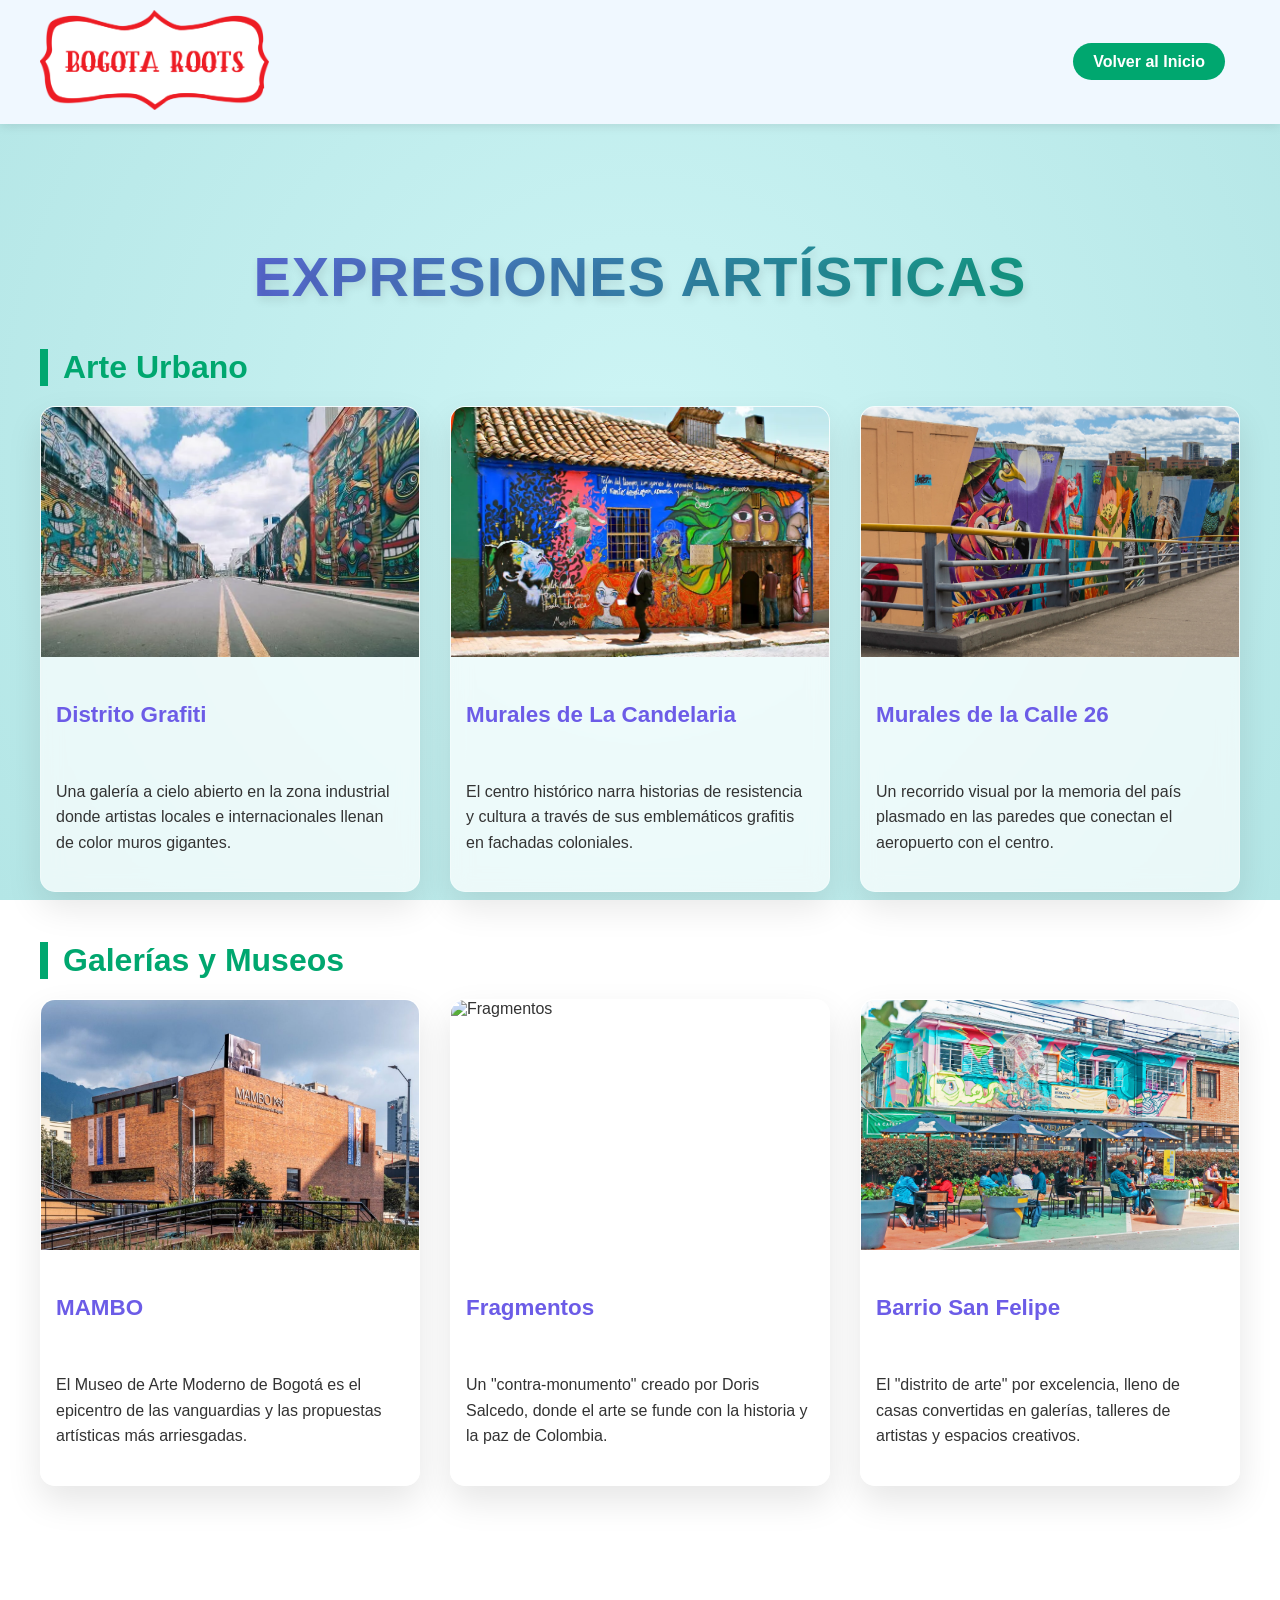
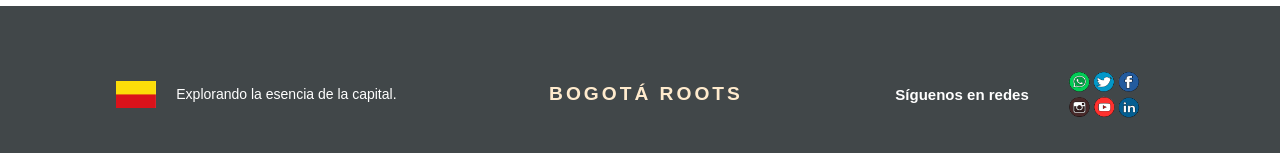
==== arte.html @ 473b8977 "Add files via upload" ====
<!DOCTYPE html>
<html lang="es">
<head>
    <meta charset="UTF-8">
    <meta name="viewport" content="width=device-width, initial-scale=1.0">
    <title>Arte - Bogotá Roots</title>
    <link rel="stylesheet" href="css/estilos.css">
</head>
<body>
    <header>
        <div class="logo"><img src="images/BR.png" alt="Logo"></div>
        <nav>
            <ul><li><a href="index.html">Volver al Inicio</a></li></ul>
        </nav>
    </header>

    <main class="seccion-detalle">
        <h1 class="titulo-seccion">Expresiones Artísticas</h1>

        <div class="subseccion">
            <h2 class="subtitulo">Arte Urbano</h2>
            <div class="experiencias-grid">
                <div class="experiencia-item">
                    <img src="images/distrito-graffiti.jpg" alt="Distrito Grafiti">
                    <h4>Distrito Grafiti</h4>
                    <p>Una galería a cielo abierto en la zona industrial donde artistas locales e internacionales llenan de color muros gigantes.</p>
                </div>
                <div class="experiencia-item">
                    <img src="images/murales-candelaria.jpg" alt="Murales Candelaria">
                    <h4>Murales de La Candelaria</h4>
                    <p>El centro histórico narra historias de resistencia y cultura a través de sus emblemáticos grafitis en fachadas coloniales.</p>
                </div>
                <div class="experiencia-item">
                    <img src="images/calle-26.jpg" alt="Calle 26">
                    <h4>Murales de la Calle 26</h4>
                    <p>Un recorrido visual por la memoria del país plasmado en las paredes que conectan el aeropuerto con el centro.</p>
                </div>
            </div>
        </div>

        <div class="subseccion">
            <h2 class="subtitulo">Galerías y Museos</h2>
            <div class="experiencias-grid">
                <div class="experiencia-item">
                    <img src="images/mambo.jpg" alt="MAMBO">
                    <h4>MAMBO</h4>
                    <p>El Museo de Arte Moderno de Bogotá es el epicentro de las vanguardias y las propuestas artísticas más arriesgadas.</p>
                </div>
                <div class="experiencia-item">
                    <img src="images/fragmentos.jpg" alt="Fragmentos">
                    <h4>Fragmentos</h4>
                    <p>Un "contra-monumento" creado por Doris Salcedo, donde el arte se funde con la historia y la paz de Colombia.</p>
                </div>
                <div class="experiencia-item">
                    <img src="images/san-felipe.jpg" alt="Barrio San Felipe">
                    <h4>Barrio San Felipe</h4>
                    <p>El "distrito de arte" por excelencia, lleno de casas convertidas en galerías, talleres de artistas y espacios creativos.</p>
                </div>
            </div>
        </div>
    </main>

    <footer>
        <div class="footer-container">
            <div class="footer-left">
                <div class="legend-wrapper">
                    <img src="images/Bandera_bogota.png" alt="Bandera de Bogotá" class="footer-flag">
                    <p>Explorando la esencia de la capital.</p>
                </div>
            </div>
            <div class="footer-center"><h1>Bogotá Roots</h1></div>
            <div class="footer-right">
                <div class="social-wrapper">
                    <span>Síguenos en redes</span>
                    <img src="images/redes.png" alt="Redes Sociales" class="footer-social-img">
                </div>
            </div>
        </div>
    </footer>
</body>
</html>
---- css/estilos.css ----
body {
    font-family: 'Montserrat', sans-serif;
    margin: 0;
    padding: 0;
    color: #333;
    background: radial-gradient(circle, rgba(206,245,245,1) 0%, rgba(180,230,230,1) 100%);
    background-attachment: fixed;
    min-height: 100vh;
}

h1 {
    font-family: 'Montserrat', sans-serif;
    font-weight: 700;
    text-transform: uppercase;
    letter-spacing: 3px; 
    font-size: 2.5rem;
}

h2 {
    font-family: 'Montserrat', sans-serif;
    font-weight: 700;
    color: #2d3436;
    font-size: 2rem;
    margin-bottom: 20px;
}

h3 {
    font-family: 'Montserrat', sans-serif;
    font-weight: 700;
    color: #6c5ce7; 
    font-size: 1.4rem;
    margin-top: 15px;
}

a {
    text-decoration: none;
    color: rgb(0, 167, 111);
    transition: 0.3s;
}

header {
    display: flex;
    flex-wrap: wrap;
    justify-content: space-between;
    align-items: center;
    background-color: aliceblue;
    color: black;
    padding: 10px 40px;
    box-shadow: 0 2px 10px rgba(0,0,0,0.1);
}

header .logo img {
    max-height: 100px;
    width: auto;
}

header nav ul {
    list-style: none;
    margin: 0;
    padding: 0;
    display: flex;
}

header nav ul li {
    margin: 0 15px;
}

header nav ul li a {
    font-weight: 700;
    padding: 8px 12px;
    border-radius: 5px;
}

header nav ul li a:hover {
    color: white;
    background-color: #00a76f;
    border-bottom: none;
}

.slideshow-container {
    max-width: 1200px; 
    position: relative;
    margin: 30px auto; 
    overflow: hidden;
    border-radius: 15px; 
    box-shadow: 0 20px 50px rgba(0, 167, 111, 0.15); 
}

.mySlides img {
    width: 100%;
    height: 500px;
    object-fit: cover;
    vertical-align: middle;
}

.prev, .next {
    cursor: pointer;
    position: absolute;
    top: 50%;
    transform: translateY(-50%);
    width: 50px;
    height: 50px;
    display: flex;
    align-items: center;
    justify-content: center;
    color: white;
    font-weight: bold;
    font-size: 24px;
    transition: 0.4s ease;
    border-radius: 50%;
    user-select: none;
    background-color: rgba(0, 167, 111, 0.6);
    text-decoration: none;
    z-index: 10;
}

.next {
    right: 20px;
}

.prev {
    left: 20px;
}

.prev:hover, .next:hover {
    background-color: rgba(0, 0, 0, 0.8);
    transform: translateY(-50%) scale(1.1);
}

.text {
    color: #ffffff;
    font-size: 14px;
    font-weight: 700;
    text-transform: uppercase;
    letter-spacing: 1px;
    padding: 12px 20px;
    position: absolute;
    bottom: 30px;
    left: 30px;
    background-color: rgba(0, 167, 111, 0.6);
    border-radius: 5px;
    backdrop-filter: blur(5px);
    box-shadow: 0 4px 15px rgba(0,0,0,0.3);
}

.dot {
    cursor: pointer;
    height: 12px;
    width: 12px;
    margin: 0 5px;
    background-color: #bbb;
    border-radius: 50%;
    display: inline-block;
    transition: 0.3s;
}

.active, .dot:hover {
    background-color: #00a76f;
    transform: scale(1.3);
}

.fade {
    animation-name: fade;
    animation-duration: 1.5s;
}

@keyframes fade {
    from {opacity: .4} 
    to {opacity: 1}
}

.destacados {
    padding: 50px 20px;
    text-align: center;
}

.tarjetas {
    display: flex;
    justify-content: center;
    flex-wrap: wrap;
    gap: 30px;
    padding: 20px;
}

.tarjeta {
    background-color: rgba(255, 255, 255, 0.7);
    backdrop-filter: blur(10px);
    border-radius: 20px;
    width: 300px;
    overflow: hidden;
    box-shadow: 0 15px 35px rgba(0, 0, 0, 0.1);
    transition: 0.4s ease;
    border: 1px solid rgba(255, 255, 255, 0.3);
}

.tarjeta:hover {
    transform: translateY(-10px);
    box-shadow: 0 20px 40px rgba(0, 167, 111, 0.2); 
}

.tarjeta img {
    width: 100%;
    height: 200px;
    object-fit: cover;
}

.tarjeta h3, .tarjeta p, .tarjeta .btn {
    margin: 15px 20px;
}

.btn {
    display: inline-block;
    padding: 10px 20px;
    background-color: #00a76f;
    color: #ffffff;
    border-radius: 50px;
    font-size: 0.9rem;
    font-weight: 700;
    text-transform: uppercase;
    transition: 0.3s;
    border: 2px solid #00a76f;
}

.btn:hover {
    background-color: transparent;
    color: #00a76f;
}

footer {
    background-color: rgba(45, 52, 54, 0.9);
    color: #ffffff;
    padding: 60px 0 30px 0;
    margin-top: 50px;
}

.footer-container {
    display: flex;
    justify-content: space-around;
    align-items: center;
    max-width: 1200px;
    margin: 0 auto;
    flex-wrap: wrap;
}
.footer-left {
    display: flex;
    align-items: center;
}

.legend-wrapper {
    display: flex;
    align-items: center;
    gap: 10px;
}

.footer-flag {
    height: 20px; 
    width: auto;
    margin: 0;
}

.legend-wrapper p {
    margin: 0;
    font-size: 14px;
}

.footer-flag {
    height: 25px;
    width: auto;
}

.footer-center h1 {
    font-size: 1.2rem; 
    color: blanchedalmond;
    margin: 0;
}

.footer-social-img {
    height: 50px; 
    width: auto;
    transition: transform 0.3s ease, filter 0.3s ease;
    cursor: pointer;
}

.footer-social-img:hover {
    transform: scale(1.2); 
    filter: brightness(1.2); 
}

.social-wrapper {
    display: flex;
    align-items: center;
    gap: 15px; 
}

.social-wrapper span {
    font-size: 15px;
    font-weight: 600;
}

/* ESTILOS PÁGINA GASTRONOMÍA */


.seccion-detalle {
    max-width: 1200px;
    margin: 40px auto;
    padding: 20px;
    font-family: 'Montserrat', sans-serif; 
}
.titulo-seccion {
    text-align: center;
    font-size: 3.5rem;
    font-weight: 800;
    margin: 60px 0 20px 0;
    text-transform: uppercase;
    letter-spacing: 1px;
    
   
    background: linear-gradient(to right, #6c5ce7, #00a76f);
    -webkit-background-clip: text;
    -webkit-text-fill-color: transparent;
    
    
    text-shadow: 2px 4px 10px rgba(0, 0, 0, 0.1);
    
    
    font-family: 'Montserrat', sans-serif;
}
.subtitulo {
    color: #00a76f; 
    border-left: 8px solid #00a76f;
    padding-left: 15px;
    margin: 40px 0 20px 0;
}


.experiencias-grid {
    display: grid;
    grid-template-columns: repeat(auto-fit, minmax(300px, 1fr));
    gap: 30px;
    margin-bottom: 50px;
}


.experiencia-item {
    background: rgba(255, 255, 255, 0.7); 
    backdrop-filter: blur(10px);
    border-radius: 15px;
    overflow: hidden; 
    box-shadow: 0 15px 35px rgba(0, 0, 0, 0.1);
    transition: 0.4s ease;
    border: 1px solid rgba(255, 255, 255, 0.3); 
    display: flex;
    flex-direction: column;
}

.experiencia-item:hover {
    transform: translateY(-10px); 
}


.experiencia-item img {
    width: 100%;
    height: 250px;
    object-fit: cover; 
}

.experiencia-item h4 {
    padding: 15px 15px 5px 15px;
    color: #6c5ce7; 
    font-size: 1.4rem;
    font-weight: 700;
    font-family: 'Montserrat', sans-serif;
}

.experiencia-item p {
    padding: 0 15px 20px 15px;
    color: #333; 
    line-height: 1.6;
    font-size: 1rem;
}


nav ul li a[href="index.html"] {
    background-color: #00a76f;
    color: white;
    padding: 10px 20px;
    border-radius: 20px;
    text-decoration: none;
    font-weight: bold;
    transition: 0.3s;
}

nav ul li a[href="index.html"]:hover {
    background-color: #007d53;
}

.footer-flag {
    width: 40px;
    height: auto;
    margin-right: 10px;
}

.footer-social-img {
    width: 120px;
    height: auto;
}

@media (max-width: 800px) {
    header {
        flex-direction: column;
    }
    header nav ul {
        flex-direction: column;
        align-items: center;
        margin-top: 20px;
    }
    header nav ul li {
        margin: 10px 0;
    }
}
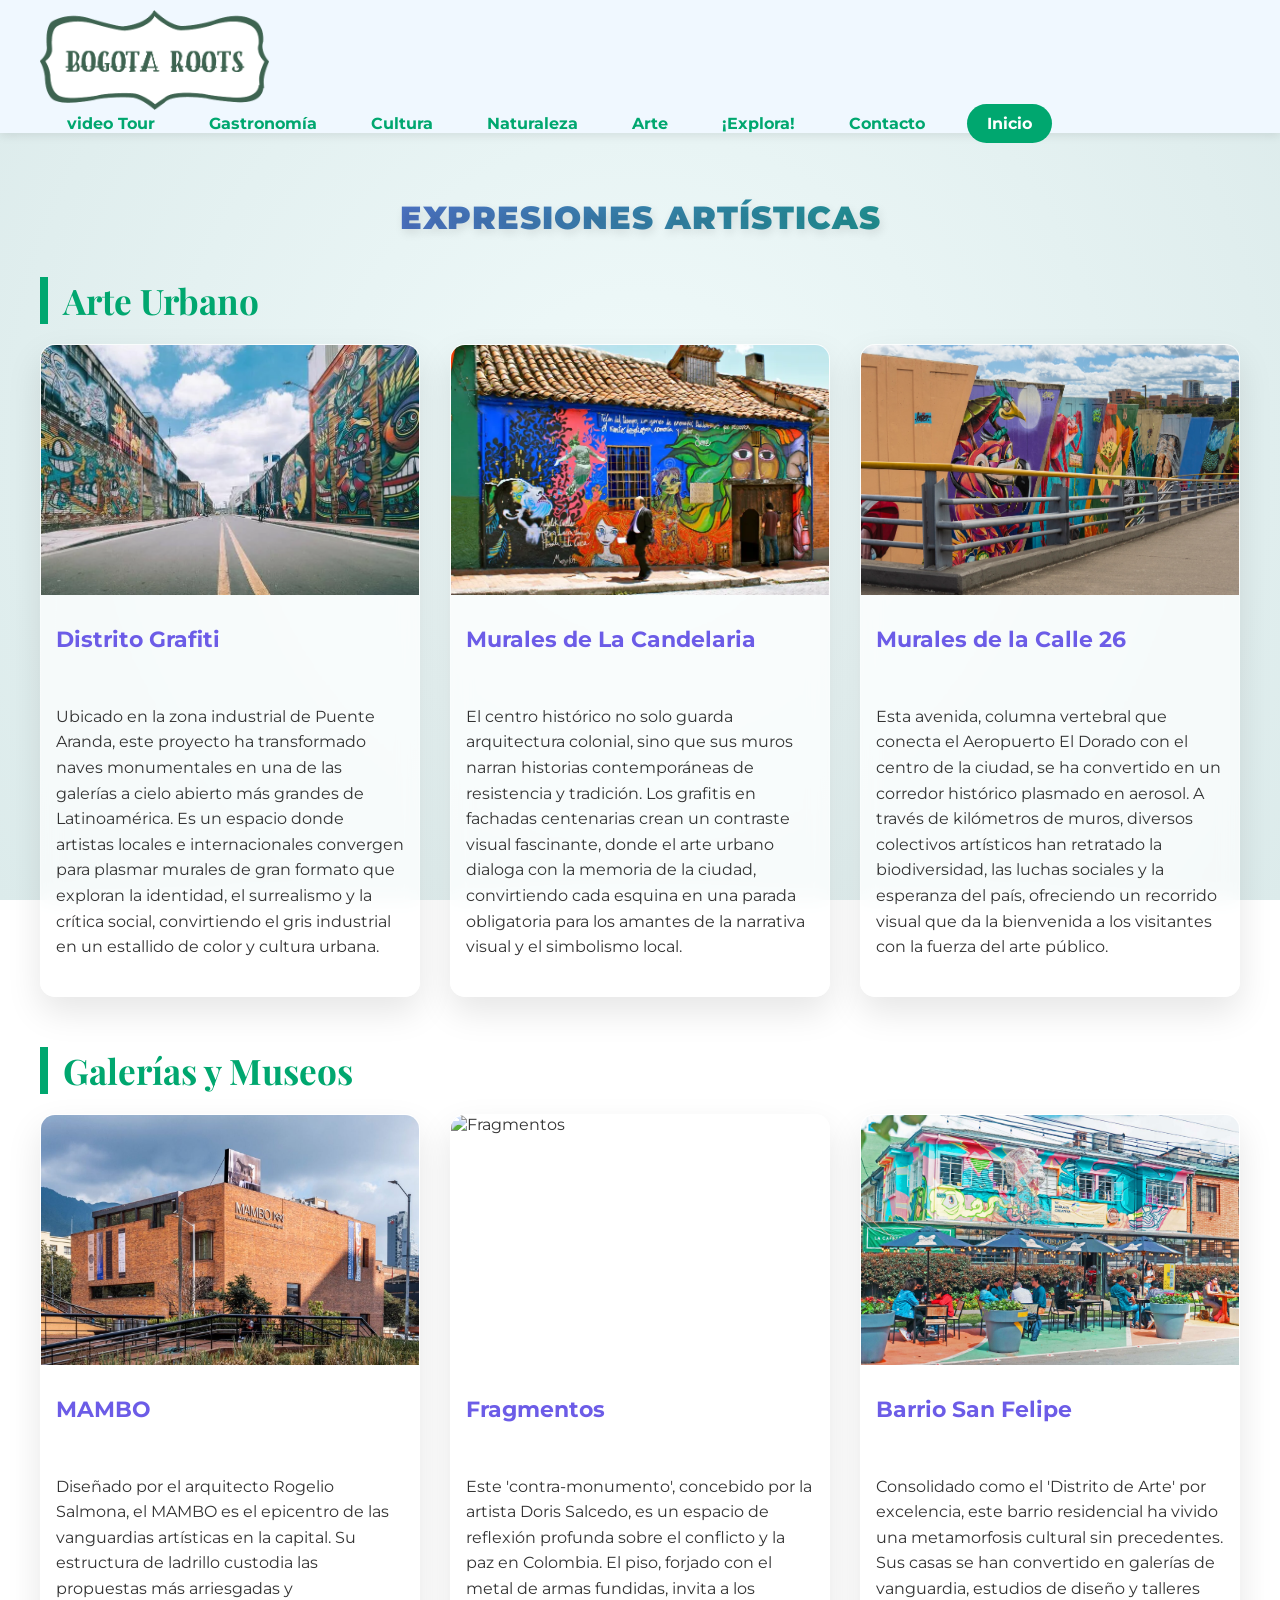
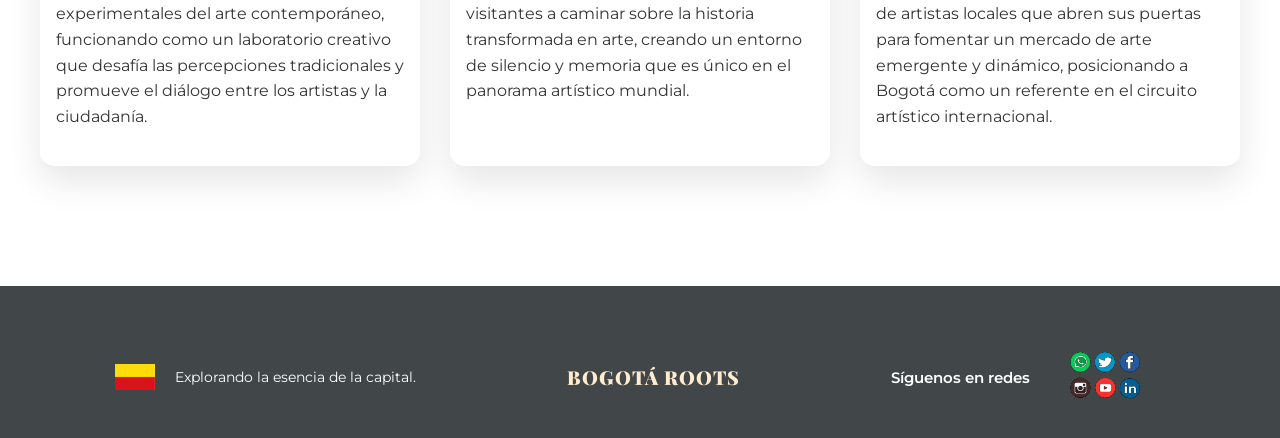
==== commit 2d5d4bdb: "Add files via upload" ====
--- a/arte.html
+++ b/arte.html
@@ -5,12 +5,52 @@
     <meta name="viewport" content="width=device-width, initial-scale=1.0">
     <title>Arte - Bogotá Roots</title>
     <link rel="stylesheet" href="css/estilos.css">
+    <style>
+        /* Estilos necesarios para el Modal de Video */
+        .modal {
+            display: none; 
+            position: fixed; 
+            z-index: 2000; 
+            left: 0; 
+            top: 0; 
+            width: 100%; 
+            height: 100%; 
+            background-color: rgba(0,0,0,0.9);
+        }
+        .modal-content {
+            position: relative;
+            margin: 5% auto;
+            width: 80%;
+            max-width: 800px;
+        }
+        .close {
+            position: absolute;
+            top: -40px;
+            right: 0;
+            color: white;
+            font-size: 35px;
+            font-weight: bold;
+            cursor: pointer;
+        }
+        .experiencia-item {
+            cursor: pointer;
+        }
+    </style>
 </head>
 <body>
     <header>
         <div class="logo"><img src="images/BR.png" alt="Logo"></div>
         <nav>
-            <ul><li><a href="index.html">Volver al Inicio</a></li></ul>
+            <ul>
+                <li><a href="video.html" data-key="nav-inicio">video Tour</a></li>
+                <li><a href="gastronomia.html" data-key="nav-gastronomia">Gastronomía</a></li>
+                <li><a href="cultura.html" data-key="nav-cultura">Cultura</a></li>
+                <li><a href="naturaleza.html" data-key="nav-naturaleza">Naturaleza</a></li>
+                <li><a href="arte.html" data-key="nav-arte">Arte</a></li>
+                <li><a href="explora!.html" data-key="nav-explora">¡Explora!</a></li>
+                <li><a href="contacto.html" data-key="nav-contacto">Contacto</a></li>
+                <ul><li><a href="index.html">Inicio</a></li></ul>
+            </ul>
         </nav>
     </header>
 
@@ -20,20 +60,20 @@
         <div class="subseccion">
             <h2 class="subtitulo">Arte Urbano</h2>
             <div class="experiencias-grid">
-                <div class="experiencia-item">
+                <div class="experiencia-item" onclick="abrirModal('https://www.youtube.com/embed/Uy5QActYMJk?autoplay=1')">
                     <img src="images/distrito-graffiti.jpg" alt="Distrito Grafiti">
                     <h4>Distrito Grafiti</h4>
-                    <p>Una galería a cielo abierto en la zona industrial donde artistas locales e internacionales llenan de color muros gigantes.</p>
+                    <p>Ubicado en la zona industrial de Puente Aranda, este proyecto ha transformado naves monumentales en una de las galerías a cielo abierto más grandes de Latinoamérica. Es un espacio donde artistas locales e internacionales convergen para plasmar murales de gran formato que exploran la identidad, el surrealismo y la crítica social, convirtiendo el gris industrial en un estallido de color y cultura urbana.</p>
                 </div>
-                <div class="experiencia-item">
+                <div class="experiencia-item" onclick="abrirModal('https://www.youtube.com/embed/aer6aHM1zdQ?autoplay=1')">
                     <img src="images/murales-candelaria.jpg" alt="Murales Candelaria">
                     <h4>Murales de La Candelaria</h4>
-                    <p>El centro histórico narra historias de resistencia y cultura a través de sus emblemáticos grafitis en fachadas coloniales.</p>
+                    <p>El centro histórico no solo guarda arquitectura colonial, sino que sus muros narran historias contemporáneas de resistencia y tradición. Los grafitis en fachadas centenarias crean un contraste visual fascinante, donde el arte urbano dialoga con la memoria de la ciudad, convirtiendo cada esquina en una parada obligatoria para los amantes de la narrativa visual y el simbolismo local.</p>
                 </div>
-                <div class="experiencia-item">
+                <div class="experiencia-item" onclick="abrirModal('https://www.youtube.com/embed/dWhbXNZGK0Y?autoplay=1')">
                     <img src="images/calle-26.jpg" alt="Calle 26">
                     <h4>Murales de la Calle 26</h4>
-                    <p>Un recorrido visual por la memoria del país plasmado en las paredes que conectan el aeropuerto con el centro.</p>
+                    <p>Esta avenida, columna vertebral que conecta el Aeropuerto El Dorado con el centro de la ciudad, se ha convertido en un corredor histórico plasmado en aerosol. A través de kilómetros de muros, diversos colectivos artísticos han retratado la biodiversidad, las luchas sociales y la esperanza del país, ofreciendo un recorrido visual que da la bienvenida a los visitantes con la fuerza del arte público.</p>
                 </div>
             </div>
         </div>
@@ -41,24 +81,33 @@
         <div class="subseccion">
             <h2 class="subtitulo">Galerías y Museos</h2>
             <div class="experiencias-grid">
-                <div class="experiencia-item">
+                <div class="experiencia-item" onclick="abrirModal('https://www.youtube.com/embed/4cFjvM9cGUM?autoplay=1')">
                     <img src="images/mambo.jpg" alt="MAMBO">
                     <h4>MAMBO</h4>
-                    <p>El Museo de Arte Moderno de Bogotá es el epicentro de las vanguardias y las propuestas artísticas más arriesgadas.</p>
+                    <p>Diseñado por el arquitecto Rogelio Salmona, el MAMBO es el epicentro de las vanguardias artísticas en la capital. Su estructura de ladrillo custodia las propuestas más arriesgadas y experimentales del arte contemporáneo, funcionando como un laboratorio creativo que desafía las percepciones tradicionales y promueve el diálogo entre los artistas y la ciudadanía.</p>
                 </div>
-                <div class="experiencia-item">
+                <div class="experiencia-item" onclick="abrirModal('https://www.youtube.com/embed/JjYrMKSj-vo?autoplay=1')">
                     <img src="images/fragmentos.jpg" alt="Fragmentos">
                     <h4>Fragmentos</h4>
-                    <p>Un "contra-monumento" creado por Doris Salcedo, donde el arte se funde con la historia y la paz de Colombia.</p>
+                    <p>Este 'contra-monumento', concebido por la artista Doris Salcedo, es un espacio de reflexión profunda sobre el conflicto y la paz en Colombia. El piso, forjado con el metal de armas fundidas, invita a los visitantes a caminar sobre la historia transformada en arte, creando un entorno de silencio y memoria que es único en el panorama artístico mundial.</p>
                 </div>
-                <div class="experiencia-item">
+                <div class="experiencia-item" onclick="abrirModal('https://www.youtube.com/embed/uxKOwCZBQ54?autoplay=1')">
                     <img src="images/san-felipe.jpg" alt="Barrio San Felipe">
                     <h4>Barrio San Felipe</h4>
-                    <p>El "distrito de arte" por excelencia, lleno de casas convertidas en galerías, talleres de artistas y espacios creativos.</p>
+                    <p>Consolidado como el 'Distrito de Arte' por excelencia, este barrio residencial ha vivido una metamorfosis cultural sin precedentes. Sus casas se han convertido en galerías de vanguardia, estudios de diseño y talleres de artistas locales que abren sus puertas para fomentar un mercado de arte emergente y dinámico, posicionando a Bogotá como un referente en el circuito artístico internacional.</p>
                 </div>
             </div>
         </div>
     </main>
+
+    <div id="videoModal" class="modal">
+        <div class="modal-content">
+            <span class="close" onclick="cerrarModal()">&times;</span>
+            <div style="position:relative; padding-bottom:56.25%; height:0; overflow:hidden;">
+                <iframe id="videoYoutube" style="position:absolute; top:0; left:0; width:100%; height:100%;" src="" frameborder="0" allow="autoplay; encrypted-media" allowfullscreen></iframe>
+            </div>
+        </div>
+    </div>
 
     <footer>
         <div class="footer-container">
@@ -72,10 +121,28 @@
             <div class="footer-right">
                 <div class="social-wrapper">
                     <span>Síguenos en redes</span>
-                    <img src="images/redes.png" alt="Redes Sociales" class="footer-social-img">
+                    <a href="https://linktr.ee/CoversNoPro" target="_blank" rel="noopener noreferrer">
+                        <img src="images/redes.png" alt="Redes Sociales" class="footer-social-img">
+                    </a>
                 </div>
             </div>
         </div>
     </footer>
+
+    <script>
+        function abrirModal(url) {
+            document.getElementById("videoYoutube").src = url;
+            document.getElementById("videoModal").style.display = "block";
+        }
+        function cerrarModal() {
+            document.getElementById("videoModal").style.display = "none";
+            document.getElementById("videoYoutube").src = "";
+        }
+        window.onclick = function(event) {
+            if (event.target == document.getElementById("videoModal")) {
+                cerrarModal();
+            }
+        }
+    </script>
 </body>
 </html>
--- a/css/estilos.css
+++ b/css/estilos.css
@@ -1,34 +1,37 @@
+@import url('https://fonts.googleapis.com/css2?family=Montserrat:wght@300;400;700&family=Playfair+Display:wght@700;900&display=swap');
+
 body {
     font-family: 'Montserrat', sans-serif;
     margin: 0;
     padding: 0;
     color: #333;
-    background: radial-gradient(circle, rgba(206,245,245,1) 0%, rgba(180,230,230,1) 100%);
+    background: radial-gradient(circle, rgba(240,250,250,1) 0%, rgba(220,235,235,1) 100%);
     background-attachment: fixed;
     min-height: 100vh;
 }
 
 h1 {
-    font-family: 'Montserrat', sans-serif;
+    font-family: 'Playfair Display', serif; 
+    font-weight: 900;
+    text-transform: uppercase;
+    letter-spacing: 1px; 
+    font-size: 3rem;
+}
+
+h2 {
+    font-family: 'Playfair Display', serif; 
     font-weight: 700;
-    text-transform: uppercase;
-    letter-spacing: 3px; 
-    font-size: 2.5rem;
-}
-
-h2 {
-    font-family: 'Montserrat', sans-serif;
+    color: #15573f; 
+    font-size: 2.2rem;
+    margin-bottom: 25px;
+}
+
+
+h3, .tarjeta h3, .experiencia-item h4 {
+    font-family: 'Playfair Display', serif;
     font-weight: 700;
-    color: #2d3436;
-    font-size: 2rem;
-    margin-bottom: 20px;
-}
-
-h3 {
-    font-family: 'Montserrat', sans-serif;
-    font-weight: 700;
-    color: #6c5ce7; 
-    font-size: 1.4rem;
+    color: #15573f; 
+    font-size: 1.6rem;
     margin-top: 15px;
 }
 
@@ -45,7 +48,7 @@
     align-items: center;
     background-color: aliceblue;
     color: black;
-    padding: 10px 40px;
+    padding: 10px 40px 0px 40px;
     box-shadow: 0 2px 10px rgba(0,0,0,0.1);
 }
 
@@ -191,6 +194,17 @@
     box-shadow: 0 15px 35px rgba(0, 0, 0, 0.1);
     transition: 0.4s ease;
     border: 1px solid rgba(255, 255, 255, 0.3);
+
+   
+    display: flex;
+    flex-direction: column;
+    min-height: 620px; 
+}
+.tarjeta p {
+    margin: 15px 20px;
+    flex-grow: 1; 
+    display: flex;
+    align-items: center; 
 }
 
 .tarjeta:hover {
@@ -207,18 +221,26 @@
 .tarjeta h3, .tarjeta p, .tarjeta .btn {
     margin: 15px 20px;
 }
+.tarjeta .btn {
+    align-self: center; 
+    margin-bottom: 30px; 
+    width: fit-content;
+}
 
 .btn {
     display: inline-block;
-    padding: 10px 20px;
+    padding: 12px 25px;
     background-color: #00a76f;
     color: #ffffff;
     border-radius: 50px;
-    font-size: 0.9rem;
+    font-family: 'Montserrat', sans-serif;
+    font-size: 0.85rem;
     font-weight: 700;
     text-transform: uppercase;
     transition: 0.3s;
-    border: 2px solid #00a76f;
+    border: 2px solid #15573f; 
+    margin: 15px 20px 25px 20px; 
+    align-self: center;
 }
 
 .btn:hover {
@@ -308,9 +330,9 @@
 }
 .titulo-seccion {
     text-align: center;
-    font-size: 3.5rem;
-    font-weight: 800;
-    margin: 60px 0 20px 0;
+    font-size: 2.0rem;
+    font-weight: 900;
+    margin: 5px 0 5px 0;
     text-transform: uppercase;
     letter-spacing: 1px;
     
@@ -417,4 +439,65 @@
     header nav ul li {
         margin: 10px 0;
     }
+}
+/*REFERENCIAS (APA 7)*/
+
+.seccion-referencias {
+    background-color: rgba(255, 255, 255, 0.5); 
+    backdrop-filter: blur(5px);
+    padding: 60px 20px;
+    margin-top: 40px;
+    border-top: 1px solid rgba(0, 167, 111, 0.2);
+}
+
+.contenedor-referencias {
+    max-width: 1000px;
+    margin: 0 auto;
+    text-align: left; 
+}
+
+.titulo-referencias {
+    font-family: 'Playfair Display', serif; 
+    color: #15573f; 
+    font-size: 1.8rem;
+    margin-bottom: 10px;
+    background: none; 
+    -webkit-text-fill-color: initial; 
+}
+
+.linea-decorativa {
+    width: 60px;
+    height: 4px;
+    background-color: #00a76f;
+    margin-bottom: 30px;
+}
+
+.lista-referencias {
+    list-style: none;
+    padding: 0;
+}
+
+.lista-referencias li {
+    font-size: 0.9rem;
+    color: #444;
+    margin-bottom: 20px;
+    line-height: 1.6;
+    padding-left: 20px;
+    border-left: 3px solid #ddd;
+    transition: 0.3s;
+}
+
+.lista-referencias li:hover {
+    border-left: 3px solid #00a76f;
+    color: #000;
+}
+
+.lista-referencias a {
+    color: #00a76f;
+    text-decoration: underline;
+    word-break: break-all;
+}
+
+.lista-referencias a:hover {
+    color: #6c5ce7; 
 }
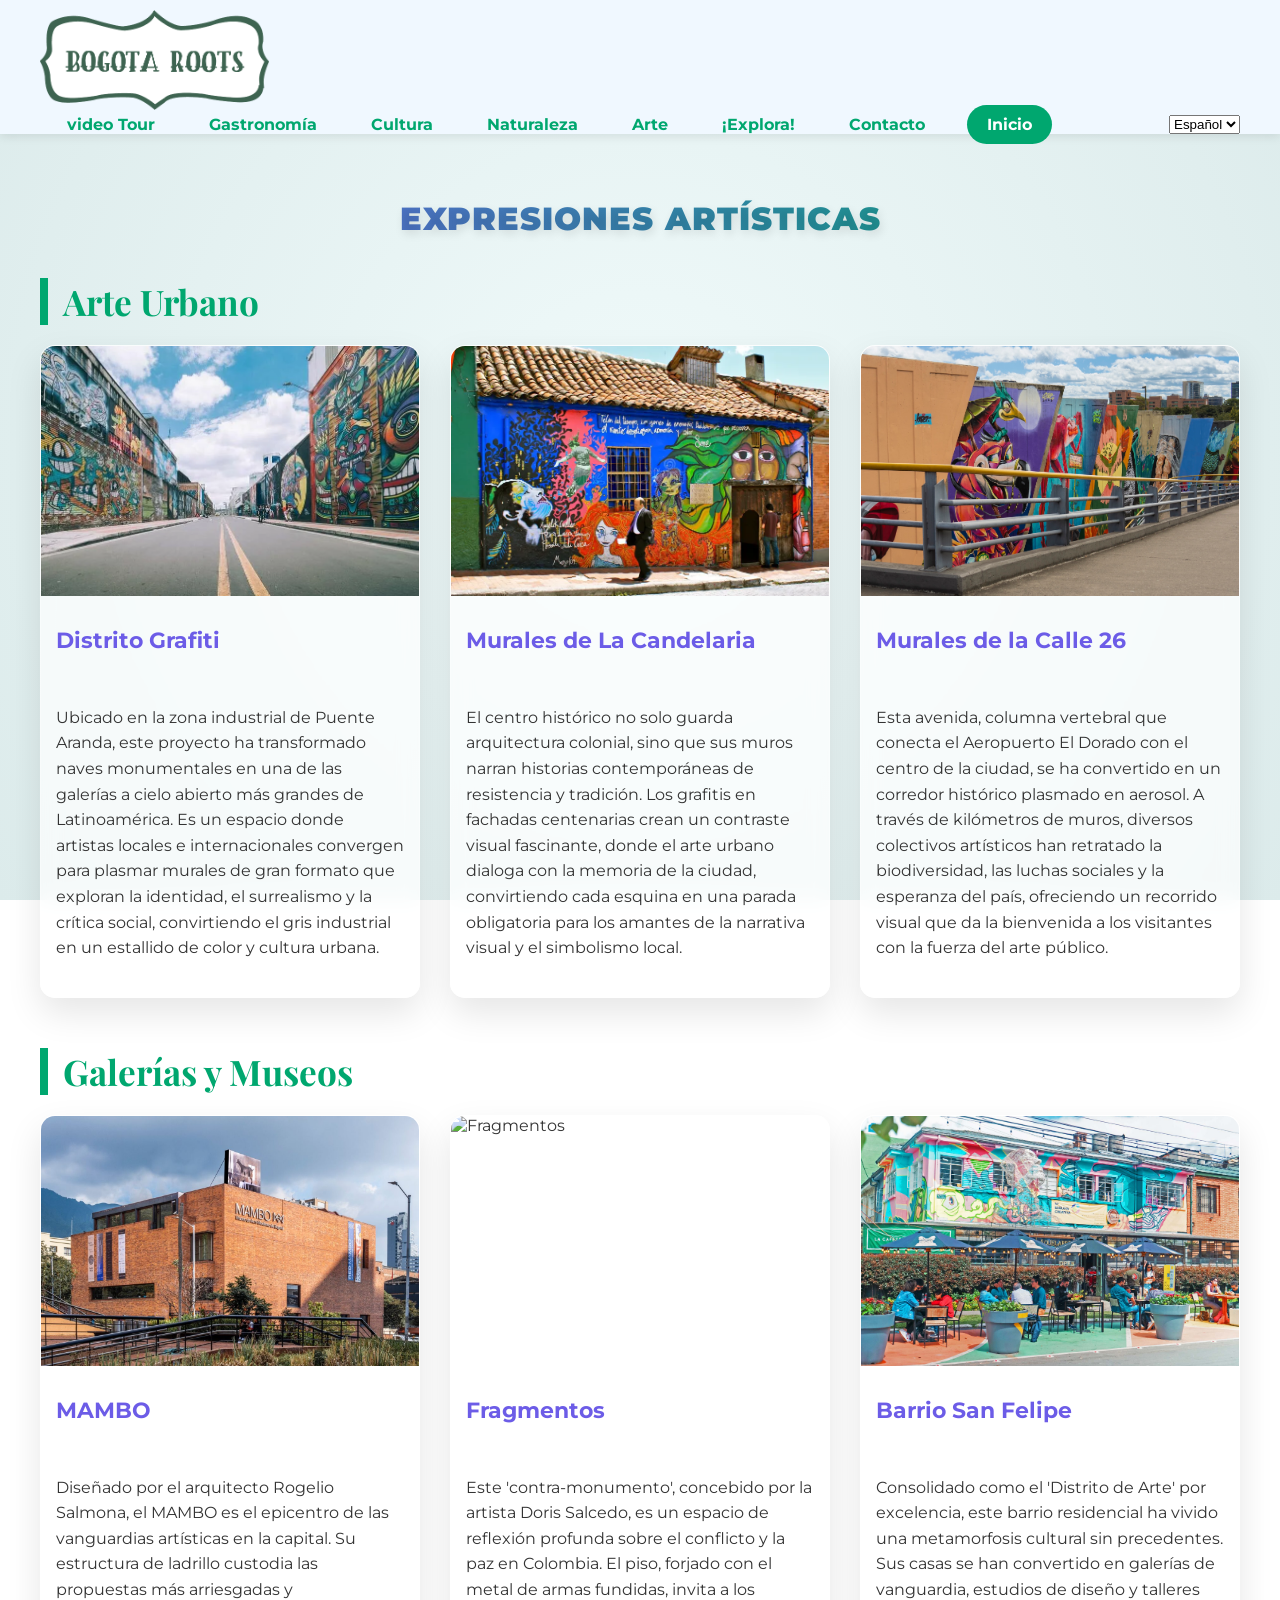
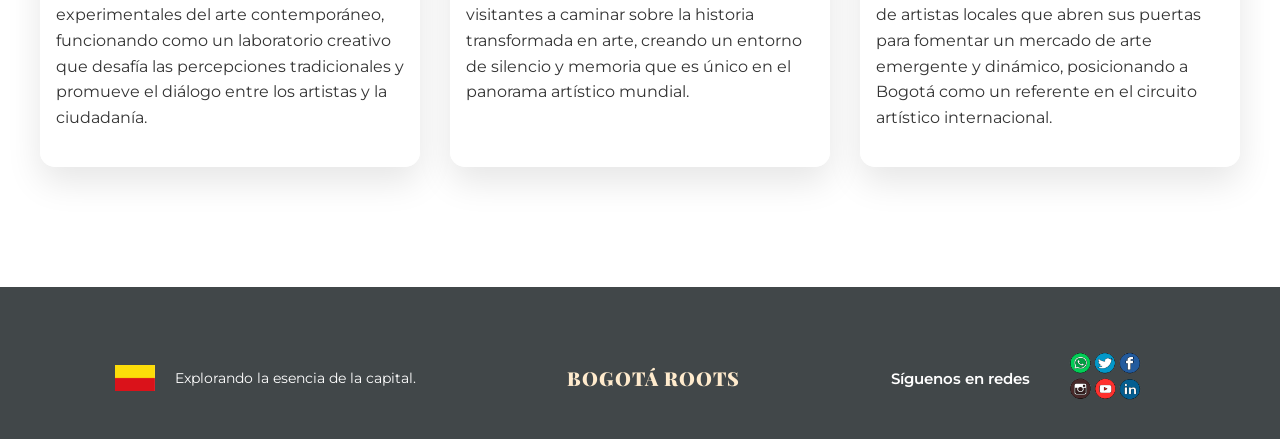
==== commit a93f58ae: "Add files via upload" ====
--- a/arte.html
+++ b/arte.html
@@ -49,52 +49,58 @@
                 <li><a href="arte.html" data-key="nav-arte">Arte</a></li>
                 <li><a href="explora!.html" data-key="nav-explora">¡Explora!</a></li>
                 <li><a href="contacto.html" data-key="nav-contacto">Contacto</a></li>
-                <ul><li><a href="index.html">Inicio</a></li></ul>
+                <ul><li><a href="index.html" data-key="nav-home">Inicio</a></li></ul>
             </ul>
         </nav>
+        <div class="idioma">
+            <select id="language-select" onchange="changeLanguage()">
+                <option value="es">Español</option>
+                <option value="en">English</option>
+            </select>
+        </div>
     </header>
 
     <main class="seccion-detalle">
-        <h1 class="titulo-seccion">Expresiones Artísticas</h1>
+        <h1 class="titulo-seccion" data-key="art-titulo">Expresiones Artísticas</h1>
 
         <div class="subseccion">
-            <h2 class="subtitulo">Arte Urbano</h2>
+            <h2 class="subtitulo" data-key="sub-urbano">Arte Urbano</h2>
             <div class="experiencias-grid">
                 <div class="experiencia-item" onclick="abrirModal('https://www.youtube.com/embed/Uy5QActYMJk?autoplay=1')">
                     <img src="images/distrito-graffiti.jpg" alt="Distrito Grafiti">
-                    <h4>Distrito Grafiti</h4>
-                    <p>Ubicado en la zona industrial de Puente Aranda, este proyecto ha transformado naves monumentales en una de las galerías a cielo abierto más grandes de Latinoamérica. Es un espacio donde artistas locales e internacionales convergen para plasmar murales de gran formato que exploran la identidad, el surrealismo y la crítica social, convirtiendo el gris industrial en un estallido de color y cultura urbana.</p>
+                    <h4 data-key="graf-t">Distrito Grafiti</h4>
+                    <p data-key="graf-p">Ubicado en la zona industrial de Puente Aranda, este proyecto ha transformado naves monumentales en una de las galerías a cielo abierto más grandes de Latinoamérica. Es un espacio donde artistas locales e internacionales convergen para plasmar murales de gran formato que exploran la identidad, el surrealismo y la crítica social, convirtiendo el gris industrial en un estallido de color y cultura urbana.</p>
                 </div>
                 <div class="experiencia-item" onclick="abrirModal('https://www.youtube.com/embed/aer6aHM1zdQ?autoplay=1')">
                     <img src="images/murales-candelaria.jpg" alt="Murales Candelaria">
-                    <h4>Murales de La Candelaria</h4>
-                    <p>El centro histórico no solo guarda arquitectura colonial, sino que sus muros narran historias contemporáneas de resistencia y tradición. Los grafitis en fachadas centenarias crean un contraste visual fascinante, donde el arte urbano dialoga con la memoria de la ciudad, convirtiendo cada esquina en una parada obligatoria para los amantes de la narrativa visual y el simbolismo local.</p>
+                    <h4 data-key="mura-t">Murales de La Candelaria</h4>
+                    <p data-key="mura-p">El centro histórico no solo guarda arquitectura colonial, sino que sus muros narran historias contemporáneas de resistencia y tradición. Los grafitis en fachadas centenarias crean un contraste visual fascinante, donde el arte urbano dialoga con la memoria de la ciudad, convirtiendo cada esquina en una parada obligatoria para los amantes de la narrativa visual y el simbolismo local.</p>
                 </div>
                 <div class="experiencia-item" onclick="abrirModal('https://www.youtube.com/embed/dWhbXNZGK0Y?autoplay=1')">
                     <img src="images/calle-26.jpg" alt="Calle 26">
-                    <h4>Murales de la Calle 26</h4>
-                    <p>Esta avenida, columna vertebral que conecta el Aeropuerto El Dorado con el centro de la ciudad, se ha convertido en un corredor histórico plasmado en aerosol. A través de kilómetros de muros, diversos colectivos artísticos han retratado la biodiversidad, las luchas sociales y la esperanza del país, ofreciendo un recorrido visual que da la bienvenida a los visitantes con la fuerza del arte público.</p>
+                    <h4 data-key="c26-t">Murales de la Calle 26</h4>
+                    <p data-key="c26-p">Esta avenida, columna vertebral que conecta el Aeropuerto El Dorado con el centro de la ciudad, se ha convertido en un corredor histórico plasmado en aerosol. A través de kilómetros de muros, diversos colectivos artísticos han retratado la biodiversidad, las luchas sociales y la esperanza del país, ofreciendo un recorrido visual que da la bienvenida a los visitantes con la fuerza del arte público.</p>
                 </div>
             </div>
         </div>
 
         <div class="subseccion">
-            <h2 class="subtitulo">Galerías y Museos</h2>
+            <h2 class="subtitulo" data-key="sub-galerias">Galerías y Museos</h2>
             <div class="experiencias-grid">
                 <div class="experiencia-item" onclick="abrirModal('https://www.youtube.com/embed/4cFjvM9cGUM?autoplay=1')">
                     <img src="images/mambo.jpg" alt="MAMBO">
-                    <h4>MAMBO</h4>
-                    <p>Diseñado por el arquitecto Rogelio Salmona, el MAMBO es el epicentro de las vanguardias artísticas en la capital. Su estructura de ladrillo custodia las propuestas más arriesgadas y experimentales del arte contemporáneo, funcionando como un laboratorio creativo que desafía las percepciones tradicionales y promueve el diálogo entre los artistas y la ciudadanía.</p>
+                    <h4 data-key="mambo-t">MAMBO</h4>
+                    <p data-key="mambo-p">Diseñado por el arquitecto Rogelio Salmona, el MAMBO es el epicentro de las vanguardias artísticas en la capital. Su estructura de ladrillo custodia las propuestas más arriesgadas y experimentales del arte contemporáneo, funcionando como un laboratorio creativo que desafía las percepciones tradicionales y promueve el diálogo entre los artistas y la ciudadanía.</p>
                 </div>
                 <div class="experiencia-item" onclick="abrirModal('https://www.youtube.com/embed/JjYrMKSj-vo?autoplay=1')">
                     <img src="images/fragmentos.jpg" alt="Fragmentos">
-                    <h4>Fragmentos</h4>
-                    <p>Este 'contra-monumento', concebido por la artista Doris Salcedo, es un espacio de reflexión profunda sobre el conflicto y la paz en Colombia. El piso, forjado con el metal de armas fundidas, invita a los visitantes a caminar sobre la historia transformada en arte, creando un entorno de silencio y memoria que es único en el panorama artístico mundial.</p>
+                    <h4 data-key="frag-t2">Fragmentos</h4>
+                    <p data-key="frag-p2">Este 'contra-monumento', concebido por la artista Doris Salcedo, es un espacio de reflexión profunda sobre el conflicto y la paz en Colombia. El piso, forjado con el metal de armas fundidas, invita a los visitantes a caminar sobre la historia transformada en arte, creando un entorno de silencio y memoria que es único en el panorama artístico mundial.</p>
                 </div>
                 <div class="experiencia-item" onclick="abrirModal('https://www.youtube.com/embed/uxKOwCZBQ54?autoplay=1')">
                     <img src="images/san-felipe.jpg" alt="Barrio San Felipe">
-                    <h4>Barrio San Felipe</h4>
-                    <p>Consolidado como el 'Distrito de Arte' por excelencia, este barrio residencial ha vivido una metamorfosis cultural sin precedentes. Sus casas se han convertido en galerías de vanguardia, estudios de diseño y talleres de artistas locales que abren sus puertas para fomentar un mercado de arte emergente y dinámico, posicionando a Bogotá como un referente en el circuito artístico internacional.</p>
+                    <h4 data-key="feli-t">Barrio San Felipe</h4>
+                    <p data-key="feli-p">Consolidado como el 'Distrito de Arte' por excelencia, este barrio residencial ha vivido una metamorfosis cultural sin precedentes. Sus casas se han convertido en galerías de vanguardia, estudios de diseño y talleres de artistas locales que abren sus puertas para fomentar un mercado de arte emergente y dinámico, posicionando a Bogotá como un referente en el circuito artístico internacional.</p>
                 </div>
             </div>
         </div>
@@ -114,13 +120,13 @@
             <div class="footer-left">
                 <div class="legend-wrapper">
                     <img src="images/Bandera_bogota.png" alt="Bandera de Bogotá" class="footer-flag">
-                    <p>Explorando la esencia de la capital.</p>
+                    <p data-key="footer-leyenda">Explorando la esencia de la capital.</p>
                 </div>
             </div>
             <div class="footer-center"><h1>Bogotá Roots</h1></div>
             <div class="footer-right">
                 <div class="social-wrapper">
-                    <span>Síguenos en redes</span>
+                    <span data-key="footer-redes">Síguenos en redes</span>
                     <a href="https://linktr.ee/CoversNoPro" target="_blank" rel="noopener noreferrer">
                         <img src="images/redes.png" alt="Redes Sociales" class="footer-social-img">
                     </a>
@@ -139,9 +145,41 @@
             document.getElementById("videoYoutube").src = "";
         }
         window.onclick = function(event) {
-            if (event.target == document.getElementById("videoModal")) {
-                cerrarModal();
+            if (event.target == document.getElementById("videoModal")) { cerrarModal(); }
+        }
+
+        const translations = {
+            "es": {
+                "nav-inicio": "video Tour", "nav-gastronomia": "Gastronomía", "nav-cultura": "Cultura", "nav-naturaleza": "Naturaleza", "nav-arte": "Arte", "nav-explora": "¡Explora!", "nav-contacto": "Contacto", "nav-home": "Inicio",
+                "art-titulo": "Expresiones Artísticas", "sub-urbano": "Arte Urbano", "sub-galerias": "Galerías y Museos",
+                "graf-t": "Distrito Grafiti", "graf-p": "Ubicado en la zona industrial de Puente Aranda, este proyecto ha transformado naves monumentales en una de las galerías a cielo abierto más grandes de Latinoamérica. Es un espacio donde artistas locales e internacionales convergen para plasmar murales de gran formato que exploran la identidad, el surrealismo y la crítica social, convirtiendo el gris industrial en un estallido de color y cultura urbana.",
+                "mura-t": "Murales de La Candelaria", "mura-p": "El centro histórico no solo guarda arquitectura colonial, sino que sus muros narran historias contemporáneas de resistencia y tradición. Los grafitis en fachadas centenarias crean un contraste visual fascinante, donde el arte urbano dialoga con la memoria de la ciudad, convirtiendo cada esquina en una parada obligatoria para los amantes de la narrativa visual y el simbolismo local.",
+                "c26-t": "Murales de la Calle 26", "c26-p": "Esta avenida, columna vertebral que conecta el Aeropuerto El Dorado con el centro de la ciudad, se ha convertido en un corredor histórico plasmado en aerosol. A través de kilómetros de muros, diversos colectivos artísticos han retratado la biodiversidad, las luchas sociales y la esperanza del país, ofreciendo un recorrido visual que da la bienvenida a los visitantes con la fuerza del arte público.",
+                "mambo-t": "MAMBO", "mambo-p": "Diseñado por el arquitecto Rogelio Salmona, el MAMBO es el epicentro de las vanguardias artísticas en la capital. Su estructura de ladrillo custodia las propuestas más arriesgadas y experimentales del arte contemporáneo, funcionando como un laboratorio creativo que desafía las percepciones tradicionales y promueve el diálogo entre los artistas y la ciudadanía.",
+                "frag-t2": "Fragmentos", "frag-p2": "Este 'contra-monumento', concebido por la artista Doris Salcedo, es un espacio de reflexión profunda sobre el conflicto y la paz en Colombia. El piso, forjado con el metal de armas fundidas, invita a los visitantes a caminar sobre la historia transformada en arte, creando un entorno de silencio y memoria que es único en el panorama artístico mundial.",
+                "feli-t": "Barrio San Felipe", "feli-p": "Consolidado como el 'Distrito de Arte' por excelencia, este barrio residencial ha vivido una metamorfosis cultural sin precedentes. Sus casas se han convertido en galerías de vanguardia, estudios de diseño y talleres de artistas locales que abren sus puertas para fomentar un mercado de arte emergente y dinámico, posicionando a Bogotá como un referente en el circuito artístico internacional.",
+                "footer-leyenda": "Explorando la esencia de la capital.", "footer-redes": "Síguenos en redes"
+            },
+            "en": {
+                "nav-inicio": "Video Tour", "nav-gastronomia": "Gastronomy", "nav-cultura": "Culture", "nav-naturaleza": "Nature", "nav-arte": "Art", "nav-explora": "Explore!", "nav-contacto": "Contact", "nav-home": "Home",
+                "art-titulo": "Artistic Expressions", "sub-urbano": "Urban Art", "sub-galerias": "Galleries and Museums",
+                "graf-t": "Grafiti District", "graf-p": "Located in the industrial zone of Puente Aranda, this project has transformed monumental warehouses into one of the largest open-air galleries in Latin America. It is a space where local and international artists converge to create large-format murals that explore identity, surrealism, and social criticism, turning industrial gray into a burst of color and urban culture.",
+                "mura-t": "La Candelaria Murals", "mura-p": "The historical center not only preserves colonial architecture, but its walls narrate contemporary stories of resistance and tradition. Graffitis on centuries-old facades create a fascinating visual contrast, where urban art dialogues with the city's memory, making every corner a mandatory stop for lovers of visual narrative and local symbolism.",
+                "c26-t": "26th Street Murals", "c26-p": "This avenue, the backbone connecting El Dorado Airport with the city center, has become a historical corridor captured in aerosol. Across miles of walls, various artistic collectives have portrayed biodiversity, social struggles, and the country's hope, offering a visual journey that welcomes visitors with the power of public art.",
+                "mambo-t": "MAMBO", "mambo-p": "Designed by architect Rogelio Salmona, MAMBO is the epicenter of artistic avant-gardes in the capital. Its brick structure guards the most daring and experimental proposals of contemporary art, functioning as a creative laboratory that challenges traditional perceptions and promotes dialogue between artists and citizens.",
+                "frag-t2": "Fragments", "frag-p2": "This 'counter-monument', conceived by artist Doris Salcedo, is a space for deep reflection on the conflict and peace in Colombia. The floor, forged with the metal of melted weapons, invites visitors to walk over history transformed into art, creating an environment of silence and memory that is unique in the global artistic landscape.",
+                "feli-t": "San Felipe Neighborhood", "feli-p": "Consolidated as the 'Art District' par excellence, this residential neighborhood has undergone an unprecedented cultural metamorphosis. Its houses have become avant-garde galleries, design studios, and local artists' workshops that open their doors to foster an emerging and dynamic art market, positioning Bogota as a benchmark in the international artistic circuit.",
+                "footer-leyenda": "Exploring the essence of the capital.", "footer-redes": "Follow us"
             }
+        };
+
+        function changeLanguage() {
+            const lang = document.getElementById("language-select").value;
+            const elements = document.querySelectorAll("[data-key]");
+            elements.forEach(el => {
+                const key = el.getAttribute("data-key");
+                if (translations[lang][key]) { el.innerText = translations[lang][key]; }
+            });
         }
     </script>
 </body>
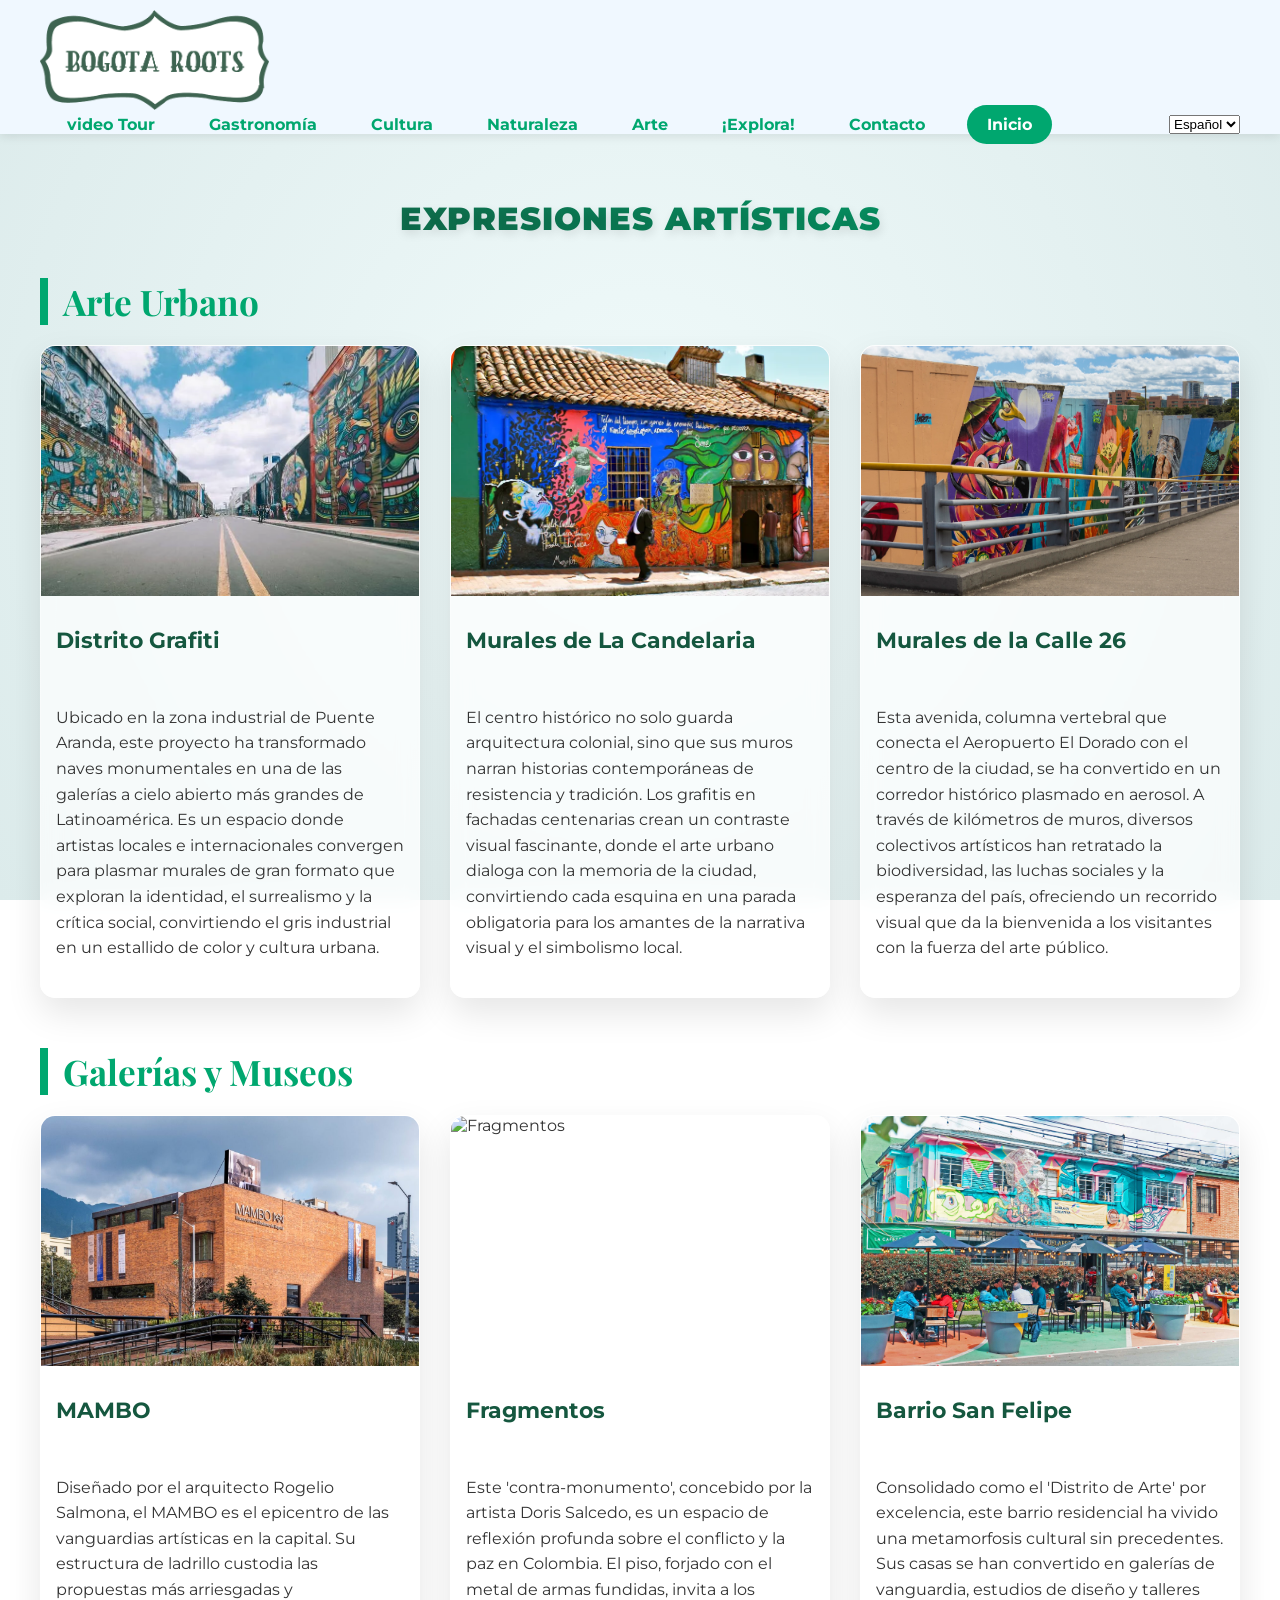
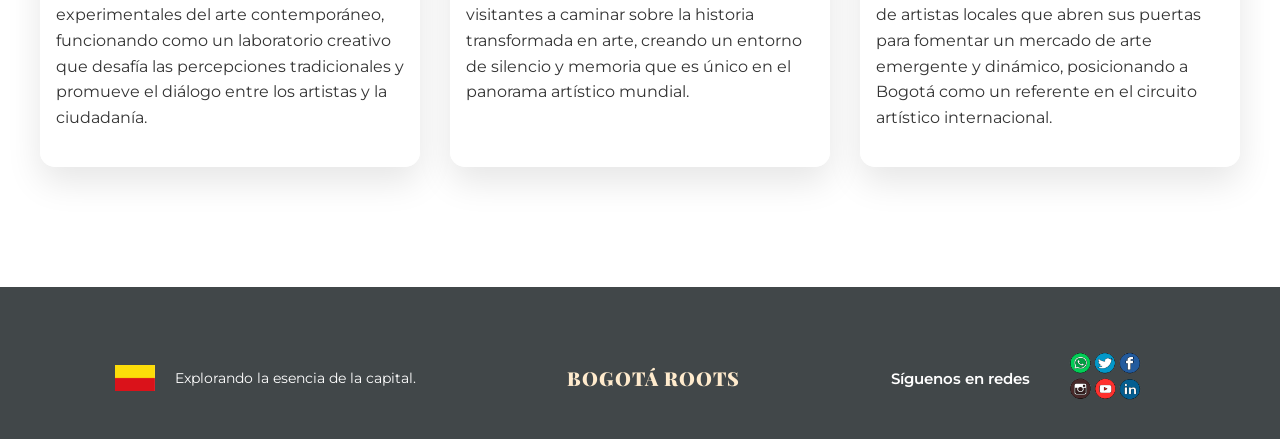
==== commit 2a26122a: "Add files via upload" ====
--- a/arte.html
+++ b/arte.html
@@ -6,7 +6,6 @@
     <title>Arte - Bogotá Roots</title>
     <link rel="stylesheet" href="css/estilos.css">
     <style>
-        /* Estilos necesarios para el Modal de Video */
         .modal {
             display: none; 
             position: fixed; 
@@ -16,21 +15,27 @@
             width: 100%; 
             height: 100%; 
             background-color: rgba(0,0,0,0.9);
+            backdrop-filter: blur(5px);
         }
         .modal-content {
             position: relative;
             margin: 5% auto;
             width: 80%;
             max-width: 800px;
+            background-color: #000;
+            border-radius: 15px;
+            overflow: hidden;
+            box-shadow: 0 0 30px rgba(0, 167, 111, 0.3);
         }
         .close {
             position: absolute;
-            top: -40px;
-            right: 0;
+            top: 10px;
+            right: 20px;
             color: white;
             font-size: 35px;
             font-weight: bold;
             cursor: pointer;
+            z-index: 2100;
         }
         .experiencia-item {
             cursor: pointer;
@@ -66,17 +71,17 @@
         <div class="subseccion">
             <h2 class="subtitulo" data-key="sub-urbano">Arte Urbano</h2>
             <div class="experiencias-grid">
-                <div class="experiencia-item" onclick="abrirModal('https://www.youtube.com/embed/Uy5QActYMJk?autoplay=1')">
+                <div class="experiencia-item" onclick="abrirModal('https://www.youtube.com/embed/Uy5QActYMJk?autoplay=1', 'https://www.google.com/maps/search/?api=1&query=Distrito+Grafiti+Bogota')">
                     <img src="images/distrito-graffiti.jpg" alt="Distrito Grafiti">
                     <h4 data-key="graf-t">Distrito Grafiti</h4>
                     <p data-key="graf-p">Ubicado en la zona industrial de Puente Aranda, este proyecto ha transformado naves monumentales en una de las galerías a cielo abierto más grandes de Latinoamérica. Es un espacio donde artistas locales e internacionales convergen para plasmar murales de gran formato que exploran la identidad, el surrealismo y la crítica social, convirtiendo el gris industrial en un estallido de color y cultura urbana.</p>
                 </div>
-                <div class="experiencia-item" onclick="abrirModal('https://www.youtube.com/embed/aer6aHM1zdQ?autoplay=1')">
+                <div class="experiencia-item" onclick="abrirModal('https://www.youtube.com/embed/aer6aHM1zdQ?autoplay=1', 'https://www.google.com/maps/search/?api=1&query=La+Candelaria+Bogota')">
                     <img src="images/murales-candelaria.jpg" alt="Murales Candelaria">
                     <h4 data-key="mura-t">Murales de La Candelaria</h4>
                     <p data-key="mura-p">El centro histórico no solo guarda arquitectura colonial, sino que sus muros narran historias contemporáneas de resistencia y tradición. Los grafitis en fachadas centenarias crean un contraste visual fascinante, donde el arte urbano dialoga con la memoria de la ciudad, convirtiendo cada esquina en una parada obligatoria para los amantes de la narrativa visual y el simbolismo local.</p>
                 </div>
-                <div class="experiencia-item" onclick="abrirModal('https://www.youtube.com/embed/dWhbXNZGK0Y?autoplay=1')">
+                <div class="experiencia-item" onclick="abrirModal('https://www.youtube.com/embed/dWhbXNZGK0Y?autoplay=1', 'https://www.google.com/maps/search/?api=1&query=Murales+Calle+26+Bogota')">
                     <img src="images/calle-26.jpg" alt="Calle 26">
                     <h4 data-key="c26-t">Murales de la Calle 26</h4>
                     <p data-key="c26-p">Esta avenida, columna vertebral que conecta el Aeropuerto El Dorado con el centro de la ciudad, se ha convertido en un corredor histórico plasmado en aerosol. A través de kilómetros de muros, diversos colectivos artísticos han retratado la biodiversidad, las luchas sociales y la esperanza del país, ofreciendo un recorrido visual que da la bienvenida a los visitantes con la fuerza del arte público.</p>
@@ -87,17 +92,17 @@
         <div class="subseccion">
             <h2 class="subtitulo" data-key="sub-galerias">Galerías y Museos</h2>
             <div class="experiencias-grid">
-                <div class="experiencia-item" onclick="abrirModal('https://www.youtube.com/embed/4cFjvM9cGUM?autoplay=1')">
+                <div class="experiencia-item" onclick="abrirModal('https://www.youtube.com/embed/4cFjvM9cGUM?autoplay=1', 'https://www.google.com/maps/search/?api=1&query=MAMBO+Museo+de+Arte+Moderno+Bogota')">
                     <img src="images/mambo.jpg" alt="MAMBO">
                     <h4 data-key="mambo-t">MAMBO</h4>
                     <p data-key="mambo-p">Diseñado por el arquitecto Rogelio Salmona, el MAMBO es el epicentro de las vanguardias artísticas en la capital. Su estructura de ladrillo custodia las propuestas más arriesgadas y experimentales del arte contemporáneo, funcionando como un laboratorio creativo que desafía las percepciones tradicionales y promueve el diálogo entre los artistas y la ciudadanía.</p>
                 </div>
-                <div class="experiencia-item" onclick="abrirModal('https://www.youtube.com/embed/JjYrMKSj-vo?autoplay=1')">
+                <div class="experiencia-item" onclick="abrirModal('https://www.youtube.com/embed/JjYrMKSj-vo?autoplay=1', 'https://www.google.com/maps/search/?api=1&query=Fragmentos+Espacio+de+Arte+y+Memoria+Bogota')">
                     <img src="images/fragmentos.jpg" alt="Fragmentos">
                     <h4 data-key="frag-t2">Fragmentos</h4>
                     <p data-key="frag-p2">Este 'contra-monumento', concebido por la artista Doris Salcedo, es un espacio de reflexión profunda sobre el conflicto y la paz en Colombia. El piso, forjado con el metal de armas fundidas, invita a los visitantes a caminar sobre la historia transformada en arte, creando un entorno de silencio y memoria que es único en el panorama artístico mundial.</p>
                 </div>
-                <div class="experiencia-item" onclick="abrirModal('https://www.youtube.com/embed/uxKOwCZBQ54?autoplay=1')">
+                <div class="experiencia-item" onclick="abrirModal('https://www.youtube.com/embed/uxKOwCZBQ54?autoplay=1', 'https://www.google.com/maps/search/?api=1&query=Barrio+San+Felipe+Bogota')">
                     <img src="images/san-felipe.jpg" alt="Barrio San Felipe">
                     <h4 data-key="feli-t">Barrio San Felipe</h4>
                     <p data-key="feli-p">Consolidado como el 'Distrito de Arte' por excelencia, este barrio residencial ha vivido una metamorfosis cultural sin precedentes. Sus casas se han convertido en galerías de vanguardia, estudios de diseño y talleres de artistas locales que abren sus puertas para fomentar un mercado de arte emergente y dinámico, posicionando a Bogotá como un referente en el circuito artístico internacional.</p>
@@ -108,9 +113,14 @@
 
     <div id="videoModal" class="modal">
         <div class="modal-content">
-            <span class="close" onclick="cerrarModal()">&times;</span>
+            <span class="close" onclick="cerrarModal()">×</span>
             <div style="position:relative; padding-bottom:56.25%; height:0; overflow:hidden;">
                 <iframe id="videoYoutube" style="position:absolute; top:0; left:0; width:100%; height:100%;" src="" frameborder="0" allow="autoplay; encrypted-media" allowfullscreen></iframe>
+            </div>
+            <div style="background-color: white; padding: 15px; text-align: center;">
+                <a id="btnUbicacion" href="#" target="_blank" style="display: inline-block; background-color: #15573f; color: white; border-radius: 50px; padding: 12px 25px; font-family: 'Montserrat', sans-serif; font-weight: 700; text-decoration: none; text-transform: uppercase; font-size: 0.9rem; transition: 0.3s;">
+                    📍 Ver Ubicación en el Mapa
+                </a>
             </div>
         </div>
     </div>
@@ -136,8 +146,9 @@
     </footer>
 
     <script>
-        function abrirModal(url) {
-            document.getElementById("videoYoutube").src = url;
+        function abrirModal(urlVideo, urlMapa) {
+            document.getElementById("videoYoutube").src = urlVideo;
+            document.getElementById("btnUbicacion").href = urlMapa;
             document.getElementById("videoModal").style.display = "block";
         }
         function cerrarModal() {
--- a/css/estilos.css
+++ b/css/estilos.css
@@ -247,6 +247,43 @@
     background-color: transparent;
     color: #00a76f;
 }
+/* ESTILOS PARA LA TARJETA DE REFERENCIAS (MODAL) */
+.modal-referencias {
+    display: none; 
+    position: fixed; 
+    z-index: 3000; 
+    left: 0; top: 0;
+    width: 100%; height: 100%;
+    background-color: rgba(0,0,0,0.8);
+    backdrop-filter: blur(5px);
+}
+
+.contenido-referencias {
+    background-color: #fff;
+    margin: 10% auto;
+    padding: 30px;
+    border-radius: 20px;
+    width: 80%;
+    max-width: 700px;
+    box-shadow: 0 5px 30px rgba(0,0,0,0.3);
+    position: relative;
+    max-height: 70vh;
+    overflow-y: auto;
+}
+
+.cerrar-modal {
+    position: absolute;
+    top: 15px;
+    right: 20px;
+    font-size: 28px;
+    font-weight: bold;
+    color: #666;
+    cursor: pointer;
+}
+
+.cerrar-modal:hover { color: #00a76f; }
+
+/*FOOTER*/
 
 footer {
     background-color: rgba(45, 52, 54, 0.9);
@@ -337,7 +374,7 @@
     letter-spacing: 1px;
     
    
-    background: linear-gradient(to right, #6c5ce7, #00a76f);
+    background: linear-gradient(to right, #15573f, #00a76f);
     -webkit-background-clip: text;
     -webkit-text-fill-color: transparent;
     
@@ -388,7 +425,7 @@
 
 .experiencia-item h4 {
     padding: 15px 15px 5px 15px;
-    color: #6c5ce7; 
+    color: #15573f; 
     font-size: 1.4rem;
     font-weight: 700;
     font-family: 'Montserrat', sans-serif;
@@ -500,4 +537,15 @@
 
 .lista-referencias a:hover {
     color: #6c5ce7; 
+}
+.modal-referencias {
+    display: none; 
+    position: fixed; 
+    z-index: 3000; 
+    left: 0; 
+    top: 0;
+    width: 100%; 
+    height: 100%;
+    background-color: rgba(0,0,0,0.8);
+    backdrop-filter: blur(5px);
 }
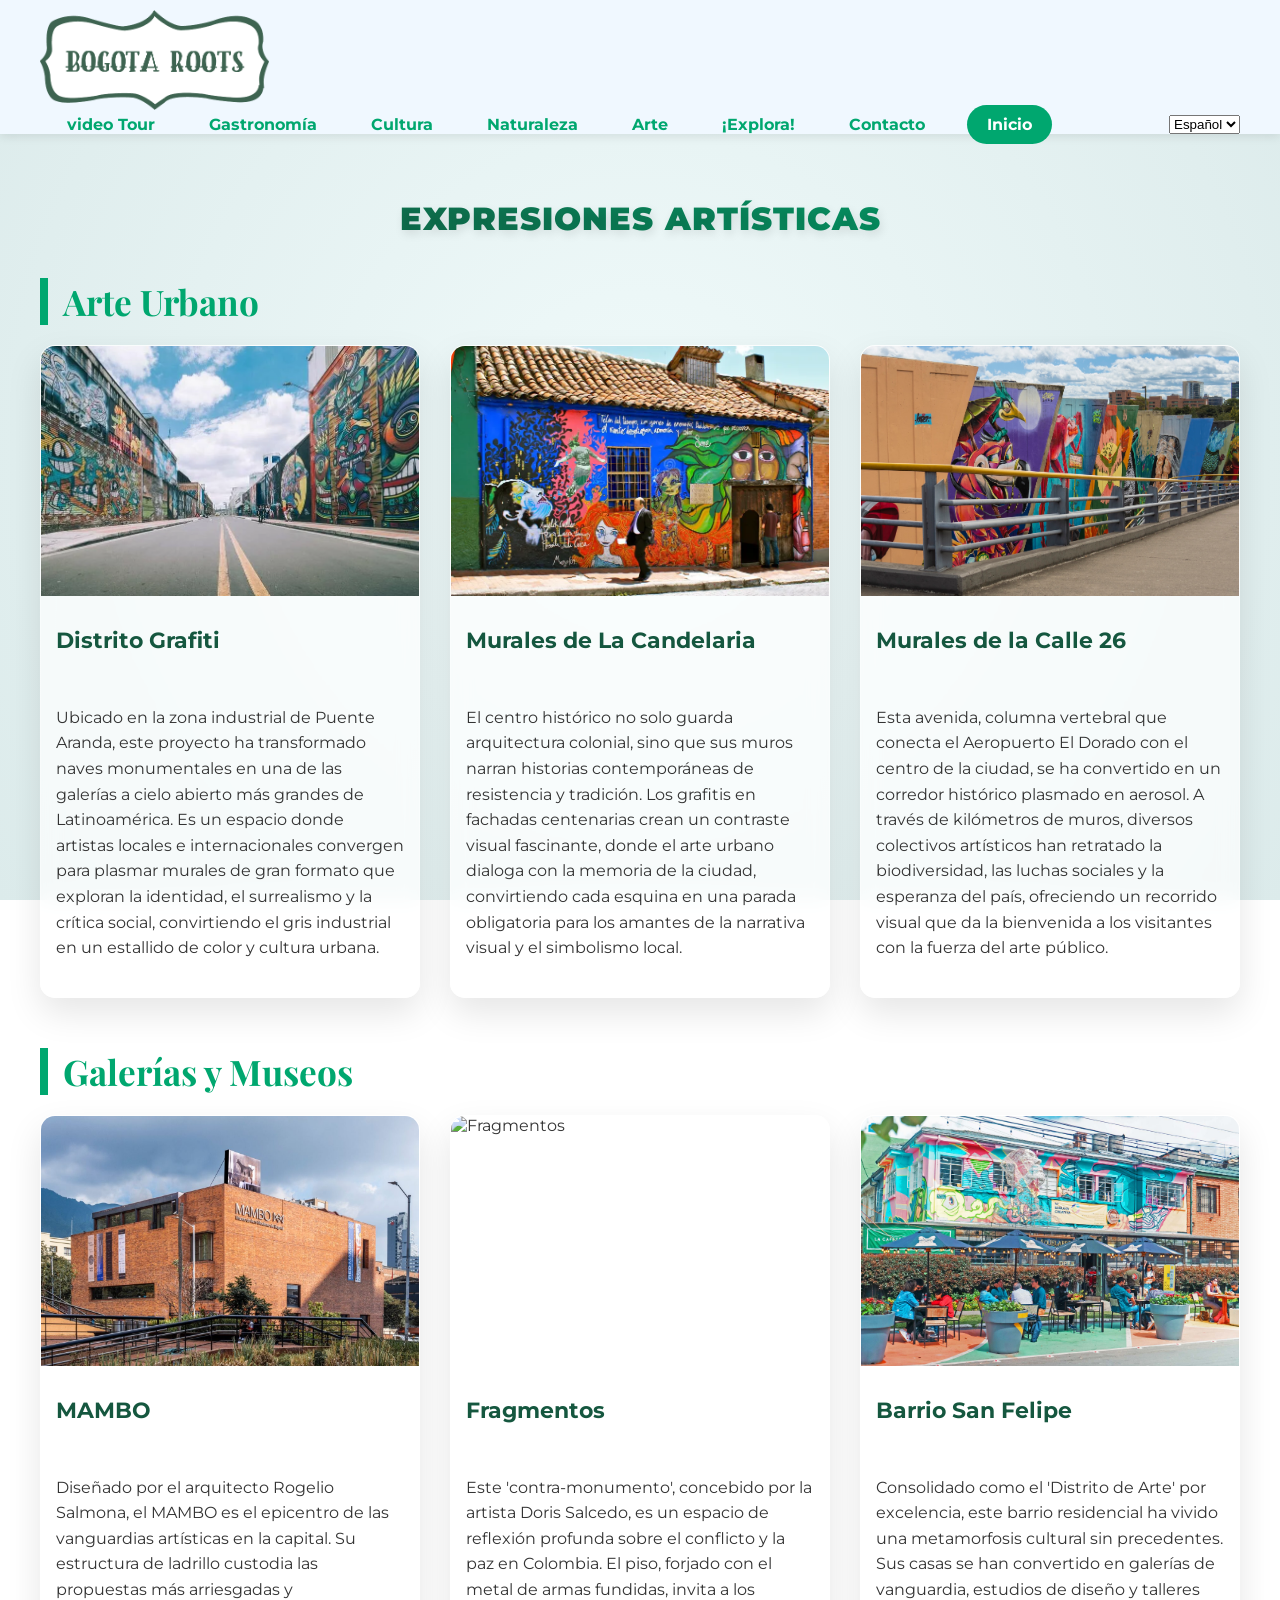
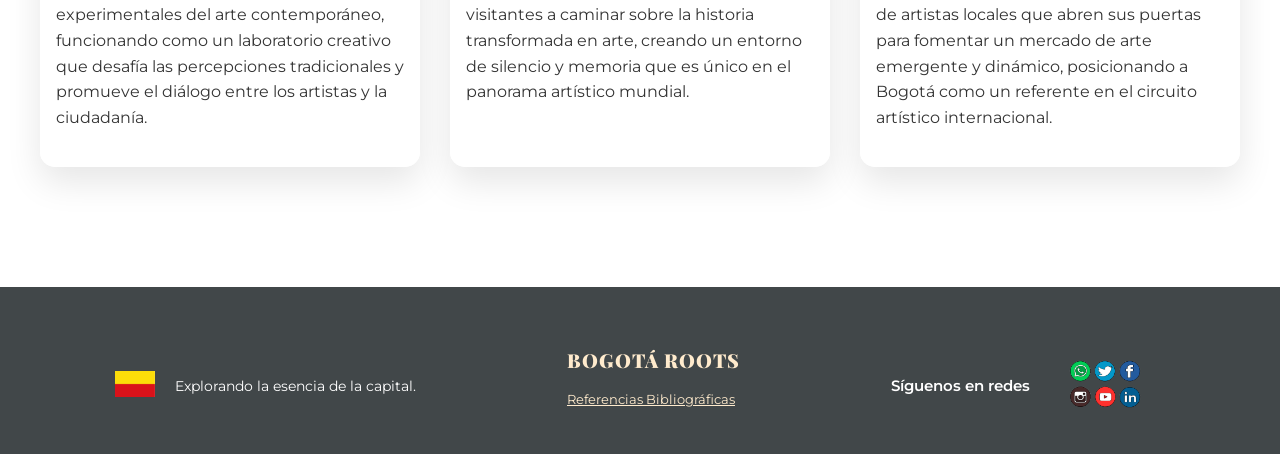
==== commit 6ea9311f: "Add files via upload" ====
--- a/arte.html
+++ b/arte.html
@@ -40,11 +40,49 @@
         .experiencia-item {
             cursor: pointer;
         }
+
+        /* ESTILOS NUEVOS: GALERÍA MINIMALISTA */
+        .galeria-grid {
+            display: grid;
+            grid-template-columns: repeat(auto-fill, minmax(250px, 1fr));
+            gap: 15px;
+            padding: 20px;
+        }
+        .galeria-grid img {
+            width: 100%;
+            height: 200px;
+            object-fit: cover;
+            border-radius: 10px;
+            transition: transform 0.3s ease, box-shadow 0.3s ease;
+        }
+        .galeria-grid img:hover {
+            transform: scale(1.05);
+            box-shadow: 0 10px 20px rgba(0,0,0,0.3);
+        }
+
+        /* ESTILOS NUEVOS: ANIMACIONES DERECHAS */
+        .logo img {
+            transition: transform 0.3s ease, filter 0.3s ease; 
+        }
+        .logo img:hover {
+            transform: scale(1.08); 
+            filter: drop-shadow(0px 5px 15px rgba(0, 167, 111, 0.4)); 
+        }
+
+        .footer-flag {
+            transition: transform 0.3s ease, filter 0.3s ease; 
+        }
+        .footer-flag:hover {
+            transform: scale(1.2); 
+            filter: drop-shadow(0px 4px 8px rgba(255, 255, 255, 0.4)); 
+        }
     </style>
 </head>
 <body>
     <header>
-        <div class="logo"><img src="images/BR.png" alt="Logo"></div>
+        <div class="logo">
+            <img src="images/BR.png" alt="Logo" style="cursor: pointer;" onclick="abrirGaleria()">
+        </div>
         <nav>
             <ul>
                 <li><a href="video.html" data-key="nav-inicio">video Tour</a></li>
@@ -125,15 +163,55 @@
         </div>
     </div>
 
+    <div id="modalGaleria" style="display: none; position: fixed; z-index: 9999; left: 0; top: 0; width: 100%; height: 100%; background-color: rgba(0,0,0,0.9); backdrop-filter: blur(8px); overflow-y: auto;">
+        <span onclick="cerrarGaleria()" style="position: fixed; top: 20px; right: 30px; font-size: 45px; font-weight: bold; color: white; cursor: pointer; z-index: 10000;">×</span>
+        <div style="padding: 60px 20px; max-width: 1200px; margin: 0 auto;">
+            <h2 style="color: white; text-align: center; font-family: 'Playfair Display', serif; font-size: 2.5rem; margin-bottom: 30px;" data-key="galeria-titulo">Galería de Bogotá Roots</h2>
+            <div class="galeria-grid">
+                <img src="images/fondo bogota.jpg" alt="Bogotá 1">
+                <img src="images/fondo bogota 2.jpg" alt="Bogotá 2">
+                <img src="images/Monserrate-Bogota.jpg" alt="Monserrate">
+                <img src="images/rock al parque.jpg" alt="Rock al Parque">
+                <img src="images/chorro de quevedo.jpg" alt="Chorro de Quevedo">
+                <img src="images/parque de la 93.jpg" alt="Parque 93">
+                <img src="images/jardin botanico.jpg" alt="Jardín Botánico">
+                <img src="images/gastronomia.jpg" alt="Gastronomía">
+                <img src="images/cultura.jpg" alt="Cultura">
+                <img src="images/nature.jpg" alt="Naturaleza">
+                <img src="images/arte.jpg" alt="Arte">
+            </div>
+        </div>
+    </div>
+
+    <div id="modalRef" style="display: none; position: fixed; z-index: 9999; left: 0; top: 0; width: 100%; height: 100%; background-color: rgba(0,0,0,0.8); backdrop-filter: blur(5px);">
+        <div style="background-color: #fff; margin: 5% auto; padding: 30px; border-radius: 20px; width: 80%; max-width: 700px; box-shadow: 0 5px 30px rgba(0,0,0,0.5); position: relative; max-height: 80vh; overflow-y: auto;">
+            <span onclick="cerrarRef()" style="position: absolute; top: 15px; right: 20px; font-size: 30px; font-weight: bold; color: #15573f; cursor: pointer;">×</span>
+            <h2 style="font-family: 'Playfair Display', serif; font-weight: 700; color: #15573f; font-size: 1.8rem; margin-bottom: 10px;" data-key="ref-titulo">Referencias Bibliográficas (APA 7)</h2>
+            <div style="width: 60px; height: 4px; background-color: #00a76f; margin-bottom: 30px;"></div>
+            <ul style="list-style: none; padding: 0;">
+                <li data-key="ref-1" style="font-size: 0.9rem; color: #444; margin-bottom: 20px; line-height: 1.6; padding-left: 20px; border-left: 3px solid #ddd;">Cote Daza, S. P., Guzmán Jiménez, M. J., Quintero Hernández, L. F., Beltrán Virgüez, J. E., & Barón-Chivara, J. A. (2024). Análisis del Potencial del Turismo Gastronómico en la localidad La Candelaria, Bogotá. <i>Cuadernos de Administración</i>, 40(79). <a href="https://doi.org/10.25100/cdea.v40i79.13411" target="_blank" style="color: #00a76f;">https://doi.org/10.25100/cdea.v40i79.13411</a></li>
+                <li data-key="ref-2" style="font-size: 0.9rem; color: #444; margin-bottom: 20px; line-height: 1.6; padding-left: 20px; border-left: 3px solid #ddd;">Ministerio de Cultura de Colombia. (2023). <i>Patrimonio Cultural Material de Bogotá</i>. Recuperado de <a href="https://www.mincultura.gov.co" target="_blank" style="color: #00a76f;">https://www.mincultura.gov.co</a></li>
+                <li data-key="ref-3" style="font-size: 0.9rem; color: #444; margin-bottom: 20px; line-height: 1.6; padding-left: 20px; border-left: 3px solid #ddd;">Secretaría Distrital de Ambiente. (2024). <i>Estructura Ecológica Principal de Bogotá</i>. Recuperado de <a href="https://www.ambientebogota.gov.co" target="_blank" style="color: #00a76f;">https://www.ambientebogota.gov.co</a></li>
+                <li data-key="ref-4" style="font-size: 0.9rem; color: #444; margin-bottom: 20px; line-height: 1.6; padding-left: 20px; border-left: 3px solid #ddd;">Secretaría de Cultura, Recreación y Deporte. (2023). <i>Distritos Creativos de Bogotá</i>. Recuperado de <a href="https://www.culturarecreacionydeporte.gov.co" target="_blank" style="color: #00a76f;">https://www.culturarecreacionydeporte.gov.co</a></li>
+                <li data-key="ref-5" style="font-size: 0.9rem; color: #444; margin-bottom: 20px; line-height: 1.6; padding-left: 20px; border-left: 3px solid #ddd;">OpenAI. (2026). <i>ChatGPT (Modelo Gemini 3 Flash)</i> [Software de Inteligencia Artificial]. Generación de estructura y asistencia técnica. <a href="https://gemini.google.com/" target="_blank" style="color: #00a76f;">https://gemini.google.com/</a></li>
+            </ul>
+        </div>
+    </div>
+
     <footer>
         <div class="footer-container">
             <div class="footer-left">
                 <div class="legend-wrapper">
-                    <img src="images/Bandera_bogota.png" alt="Bandera de Bogotá" class="footer-flag">
+                    <a href="https://bogota.gov.co/" target="_blank" rel="noopener noreferrer">
+                        <img src="images/Bandera_bogota.png" alt="Bandera de Bogotá" class="footer-flag">
+                    </a>
                     <p data-key="footer-leyenda">Explorando la esencia de la capital.</p>
                 </div>
             </div>
-            <div class="footer-center"><h1>Bogotá Roots</h1></div>
+            <div class="footer-center">
+                <h1>Bogotá Roots</h1>
+                <p><a href="javascript:void(0)" onclick="abrirRef()" style="font-size: 0.8rem; color: blanchedalmond; text-decoration: underline;">Referencias Bibliográficas</a></p>
+            </div>
             <div class="footer-right">
                 <div class="social-wrapper">
                     <span data-key="footer-redes">Síguenos en redes</span>
@@ -151,12 +229,36 @@
             document.getElementById("btnUbicacion").href = urlMapa;
             document.getElementById("videoModal").style.display = "block";
         }
+        
         function cerrarModal() {
             document.getElementById("videoModal").style.display = "none";
             document.getElementById("videoYoutube").src = "";
         }
+
+        // AÑADIDO: Funciones para la Galería y Referencias
+        function abrirRef() {
+            document.getElementById("modalRef").style.display = "block";
+        }
+
+        function cerrarRef() {
+            document.getElementById("modalRef").style.display = "none";
+        }
+
+        function abrirGaleria() {
+            document.getElementById("modalGaleria").style.display = "block";
+            document.body.style.overflow = "hidden";
+        }
+
+        function cerrarGaleria() {
+            document.getElementById("modalGaleria").style.display = "none";
+            document.body.style.overflow = "auto";
+        }
+
+        // AÑADIDO: Cierra cualquier modal si haces clic fuera de la caja
         window.onclick = function(event) {
             if (event.target == document.getElementById("videoModal")) { cerrarModal(); }
+            if (event.target == document.getElementById("modalGaleria")) { cerrarGaleria(); }
+            if (event.target == document.getElementById("modalRef")) { cerrarRef(); }
         }
 
         const translations = {
@@ -169,7 +271,8 @@
                 "mambo-t": "MAMBO", "mambo-p": "Diseñado por el arquitecto Rogelio Salmona, el MAMBO es el epicentro de las vanguardias artísticas en la capital. Su estructura de ladrillo custodia las propuestas más arriesgadas y experimentales del arte contemporáneo, funcionando como un laboratorio creativo que desafía las percepciones tradicionales y promueve el diálogo entre los artistas y la ciudadanía.",
                 "frag-t2": "Fragmentos", "frag-p2": "Este 'contra-monumento', concebido por la artista Doris Salcedo, es un espacio de reflexión profunda sobre el conflicto y la paz en Colombia. El piso, forjado con el metal de armas fundidas, invita a los visitantes a caminar sobre la historia transformada en arte, creando un entorno de silencio y memoria que es único en el panorama artístico mundial.",
                 "feli-t": "Barrio San Felipe", "feli-p": "Consolidado como el 'Distrito de Arte' por excelencia, este barrio residencial ha vivido una metamorfosis cultural sin precedentes. Sus casas se han convertido en galerías de vanguardia, estudios de diseño y talleres de artistas locales que abren sus puertas para fomentar un mercado de arte emergente y dinámico, posicionando a Bogotá como un referente en el circuito artístico internacional.",
-                "footer-leyenda": "Explorando la esencia de la capital.", "footer-redes": "Síguenos en redes"
+                "footer-leyenda": "Explorando la esencia de la capital.", "footer-redes": "Síguenos en redes",
+                "ref-titulo": "Referencias Bibliográficas (APA 7)", "galeria-titulo": "Galería de Bogotá Roots"
             },
             "en": {
                 "nav-inicio": "Video Tour", "nav-gastronomia": "Gastronomy", "nav-cultura": "Culture", "nav-naturaleza": "Nature", "nav-arte": "Art", "nav-explora": "Explore!", "nav-contacto": "Contact", "nav-home": "Home",
@@ -180,18 +283,30 @@
                 "mambo-t": "MAMBO", "mambo-p": "Designed by architect Rogelio Salmona, MAMBO is the epicenter of artistic avant-gardes in the capital. Its brick structure guards the most daring and experimental proposals of contemporary art, functioning as a creative laboratory that challenges traditional perceptions and promotes dialogue between artists and citizens.",
                 "frag-t2": "Fragments", "frag-p2": "This 'counter-monument', conceived by artist Doris Salcedo, is a space for deep reflection on the conflict and peace in Colombia. The floor, forged with the metal of melted weapons, invites visitors to walk over history transformed into art, creating an environment of silence and memory that is unique in the global artistic landscape.",
                 "feli-t": "San Felipe Neighborhood", "feli-p": "Consolidated as the 'Art District' par excellence, this residential neighborhood has undergone an unprecedented cultural metamorphosis. Its houses have become avant-garde galleries, design studios, and local artists' workshops that open their doors to foster an emerging and dynamic art market, positioning Bogota as a benchmark in the international artistic circuit.",
-                "footer-leyenda": "Exploring the essence of the capital.", "footer-redes": "Follow us"
+                "footer-leyenda": "Exploring the essence of the capital.", "footer-redes": "Follow us",
+                "ref-titulo": "Bibliographic References (APA 7)", "galeria-titulo": "Bogota Roots Gallery"
             }
         };
 
         function changeLanguage() {
             const lang = document.getElementById("language-select").value;
+            localStorage.setItem("selectedLanguage", lang); 
+            
             const elements = document.querySelectorAll("[data-key]");
             elements.forEach(el => {
                 const key = el.getAttribute("data-key");
                 if (translations[lang][key]) { el.innerText = translations[lang][key]; }
             });
         }
+
+        // AÑADIDO: Cargar el idioma guardado al cargar la página
+        window.onload = function() {
+            const savedLang = localStorage.getItem("selectedLanguage");
+            if (savedLang) {
+                document.getElementById("language-select").value = savedLang;
+                changeLanguage();
+            }
+        };
     </script>
 </body>
 </html>
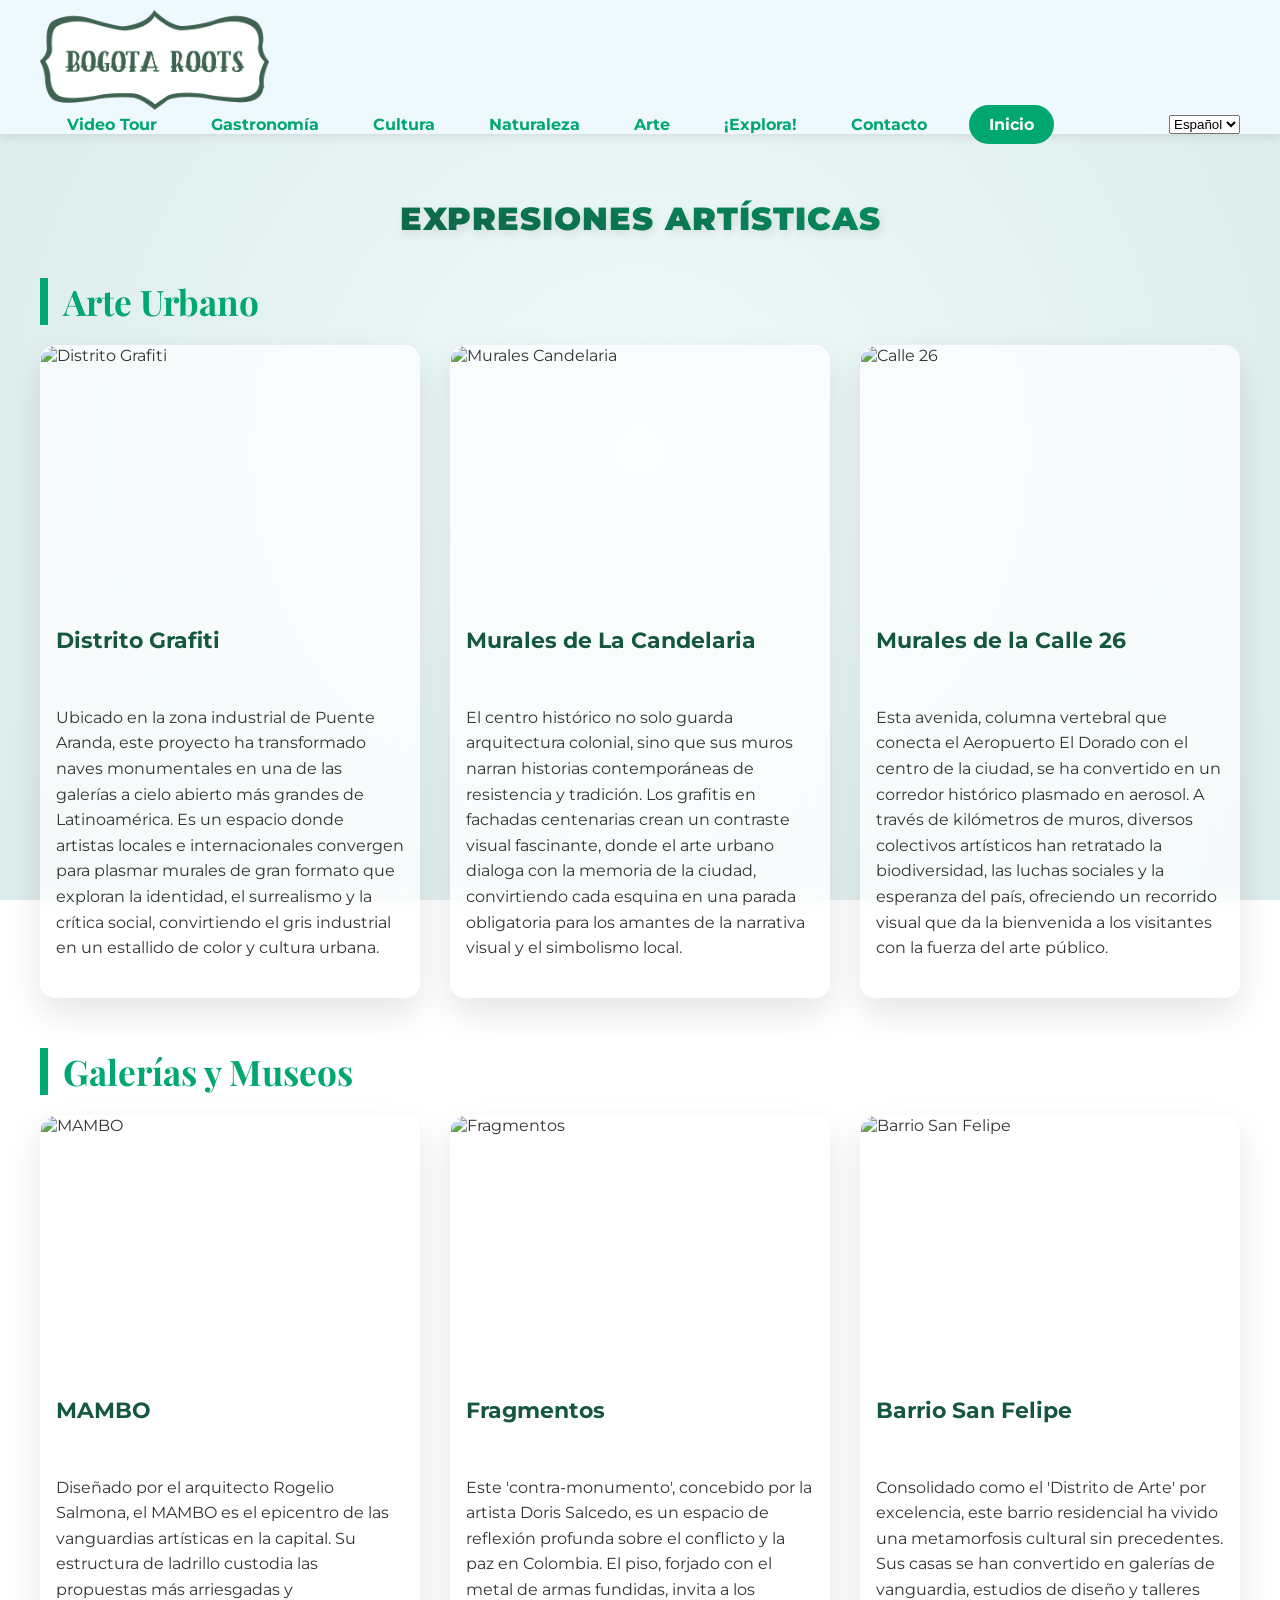
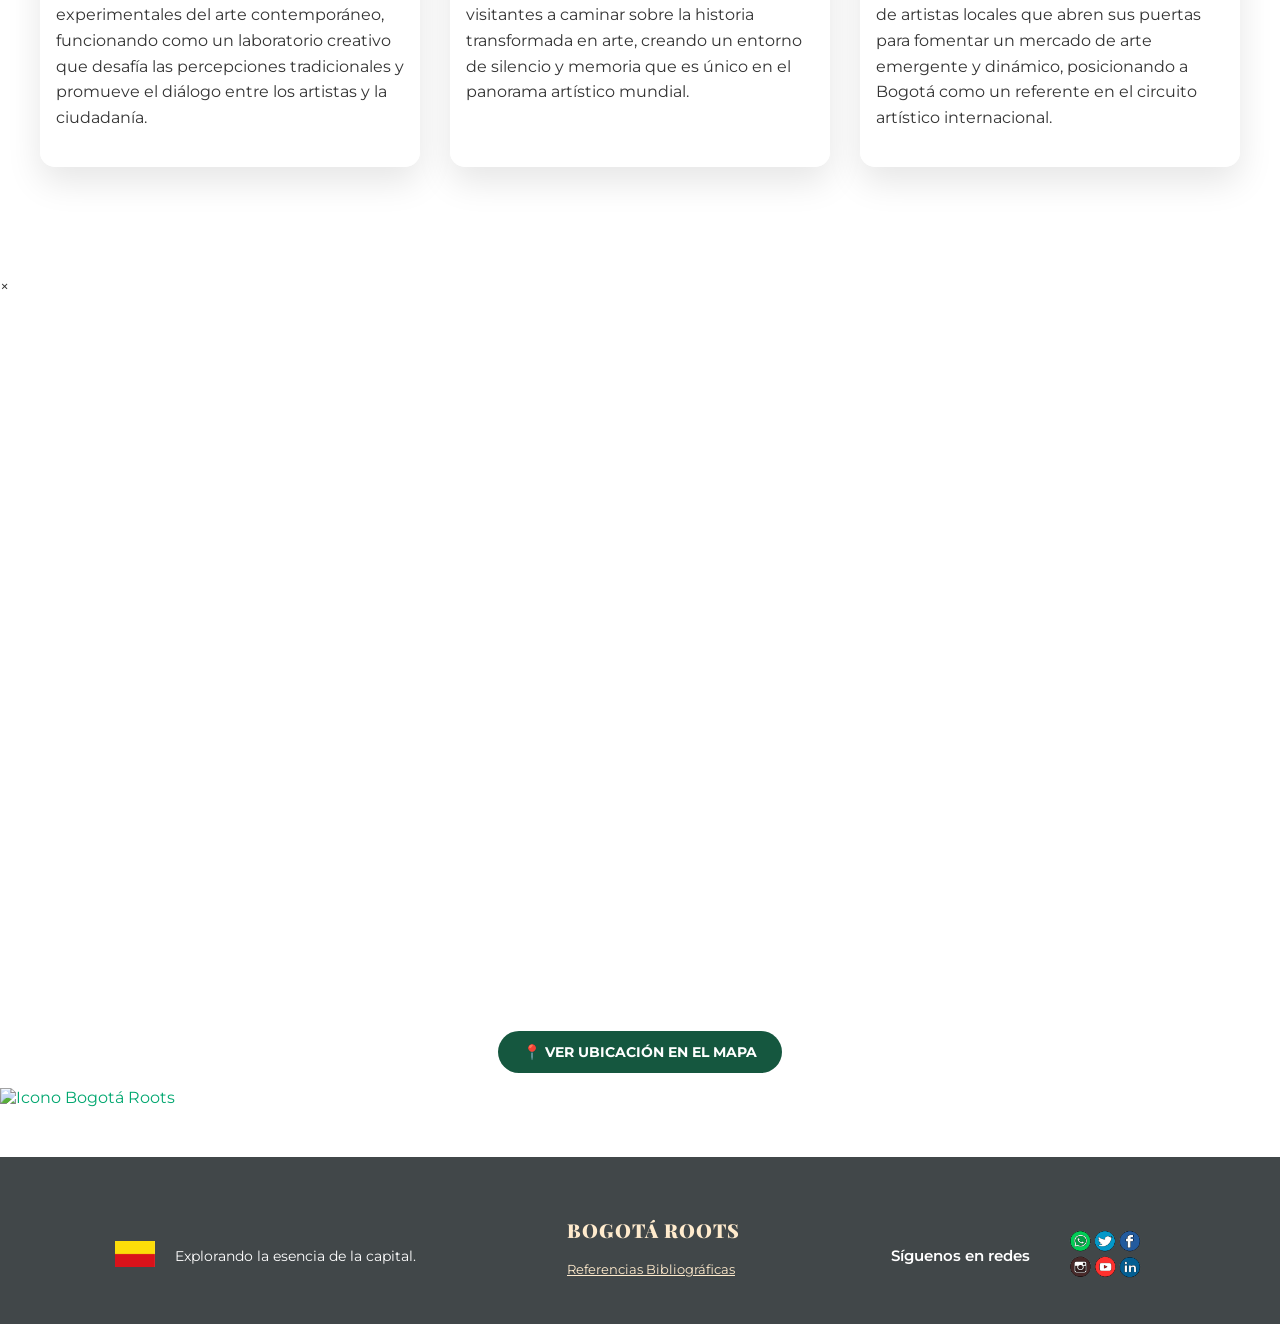
==== commit 62a70342: "Add files via upload" ====
--- a/arte.html
+++ b/arte.html
@@ -5,78 +5,6 @@
     <meta name="viewport" content="width=device-width, initial-scale=1.0">
     <title>Arte - Bogotá Roots</title>
     <link rel="stylesheet" href="css/estilos.css">
-    <style>
-        .modal {
-            display: none; 
-            position: fixed; 
-            z-index: 2000; 
-            left: 0; 
-            top: 0; 
-            width: 100%; 
-            height: 100%; 
-            background-color: rgba(0,0,0,0.9);
-            backdrop-filter: blur(5px);
-        }
-        .modal-content {
-            position: relative;
-            margin: 5% auto;
-            width: 80%;
-            max-width: 800px;
-            background-color: #000;
-            border-radius: 15px;
-            overflow: hidden;
-            box-shadow: 0 0 30px rgba(0, 167, 111, 0.3);
-        }
-        .close {
-            position: absolute;
-            top: 10px;
-            right: 20px;
-            color: white;
-            font-size: 35px;
-            font-weight: bold;
-            cursor: pointer;
-            z-index: 2100;
-        }
-        .experiencia-item {
-            cursor: pointer;
-        }
-
-        /* ESTILOS NUEVOS: GALERÍA MINIMALISTA */
-        .galeria-grid {
-            display: grid;
-            grid-template-columns: repeat(auto-fill, minmax(250px, 1fr));
-            gap: 15px;
-            padding: 20px;
-        }
-        .galeria-grid img {
-            width: 100%;
-            height: 200px;
-            object-fit: cover;
-            border-radius: 10px;
-            transition: transform 0.3s ease, box-shadow 0.3s ease;
-        }
-        .galeria-grid img:hover {
-            transform: scale(1.05);
-            box-shadow: 0 10px 20px rgba(0,0,0,0.3);
-        }
-
-        /* ESTILOS NUEVOS: ANIMACIONES DERECHAS */
-        .logo img {
-            transition: transform 0.3s ease, filter 0.3s ease; 
-        }
-        .logo img:hover {
-            transform: scale(1.08); 
-            filter: drop-shadow(0px 5px 15px rgba(0, 167, 111, 0.4)); 
-        }
-
-        .footer-flag {
-            transition: transform 0.3s ease, filter 0.3s ease; 
-        }
-        .footer-flag:hover {
-            transform: scale(1.2); 
-            filter: drop-shadow(0px 4px 8px rgba(255, 255, 255, 0.4)); 
-        }
-    </style>
 </head>
 <body>
     <header>
@@ -85,7 +13,7 @@
         </div>
         <nav>
             <ul>
-                <li><a href="video.html" data-key="nav-inicio">video Tour</a></li>
+                <li><a href="#" onclick="abrirVideoTour(event)" data-key="nav-inicio">Video Tour</a></li>
                 <li><a href="gastronomia.html" data-key="nav-gastronomia">Gastronomía</a></li>
                 <li><a href="cultura.html" data-key="nav-cultura">Cultura</a></li>
                 <li><a href="naturaleza.html" data-key="nav-naturaleza">Naturaleza</a></li>
@@ -110,17 +38,17 @@
             <h2 class="subtitulo" data-key="sub-urbano">Arte Urbano</h2>
             <div class="experiencias-grid">
                 <div class="experiencia-item" onclick="abrirModal('https://www.youtube.com/embed/Uy5QActYMJk?autoplay=1', 'https://www.google.com/maps/search/?api=1&query=Distrito+Grafiti+Bogota')">
-                    <img src="images/distrito-graffiti.jpg" alt="Distrito Grafiti">
+                    <img src="images/DistritoGrafiti.webp" alt="Distrito Grafiti">
                     <h4 data-key="graf-t">Distrito Grafiti</h4>
                     <p data-key="graf-p">Ubicado en la zona industrial de Puente Aranda, este proyecto ha transformado naves monumentales en una de las galerías a cielo abierto más grandes de Latinoamérica. Es un espacio donde artistas locales e internacionales convergen para plasmar murales de gran formato que exploran la identidad, el surrealismo y la crítica social, convirtiendo el gris industrial en un estallido de color y cultura urbana.</p>
                 </div>
                 <div class="experiencia-item" onclick="abrirModal('https://www.youtube.com/embed/aer6aHM1zdQ?autoplay=1', 'https://www.google.com/maps/search/?api=1&query=La+Candelaria+Bogota')">
-                    <img src="images/murales-candelaria.jpg" alt="Murales Candelaria">
+                    <img src="images/MuralesCandelaria.webp" alt="Murales Candelaria">
                     <h4 data-key="mura-t">Murales de La Candelaria</h4>
                     <p data-key="mura-p">El centro histórico no solo guarda arquitectura colonial, sino que sus muros narran historias contemporáneas de resistencia y tradición. Los grafitis en fachadas centenarias crean un contraste visual fascinante, donde el arte urbano dialoga con la memoria de la ciudad, convirtiendo cada esquina en una parada obligatoria para los amantes de la narrativa visual y el simbolismo local.</p>
                 </div>
                 <div class="experiencia-item" onclick="abrirModal('https://www.youtube.com/embed/dWhbXNZGK0Y?autoplay=1', 'https://www.google.com/maps/search/?api=1&query=Murales+Calle+26+Bogota')">
-                    <img src="images/calle-26.jpg" alt="Calle 26">
+                    <img src="images/calle-26.webp" alt="Calle 26">
                     <h4 data-key="c26-t">Murales de la Calle 26</h4>
                     <p data-key="c26-p">Esta avenida, columna vertebral que conecta el Aeropuerto El Dorado con el centro de la ciudad, se ha convertido en un corredor histórico plasmado en aerosol. A través de kilómetros de muros, diversos colectivos artísticos han retratado la biodiversidad, las luchas sociales y la esperanza del país, ofreciendo un recorrido visual que da la bienvenida a los visitantes con la fuerza del arte público.</p>
                 </div>
@@ -131,17 +59,17 @@
             <h2 class="subtitulo" data-key="sub-galerias">Galerías y Museos</h2>
             <div class="experiencias-grid">
                 <div class="experiencia-item" onclick="abrirModal('https://www.youtube.com/embed/4cFjvM9cGUM?autoplay=1', 'https://www.google.com/maps/search/?api=1&query=MAMBO+Museo+de+Arte+Moderno+Bogota')">
-                    <img src="images/mambo.jpg" alt="MAMBO">
+                    <img src="images/mambo.webp" alt="MAMBO">
                     <h4 data-key="mambo-t">MAMBO</h4>
                     <p data-key="mambo-p">Diseñado por el arquitecto Rogelio Salmona, el MAMBO es el epicentro de las vanguardias artísticas en la capital. Su estructura de ladrillo custodia las propuestas más arriesgadas y experimentales del arte contemporáneo, funcionando como un laboratorio creativo que desafía las percepciones tradicionales y promueve el diálogo entre los artistas y la ciudadanía.</p>
                 </div>
                 <div class="experiencia-item" onclick="abrirModal('https://www.youtube.com/embed/JjYrMKSj-vo?autoplay=1', 'https://www.google.com/maps/search/?api=1&query=Fragmentos+Espacio+de+Arte+y+Memoria+Bogota')">
-                    <img src="images/fragmentos.jpg" alt="Fragmentos">
+                    <img src="images/fragmentos.webp" alt="Fragmentos">
                     <h4 data-key="frag-t2">Fragmentos</h4>
                     <p data-key="frag-p2">Este 'contra-monumento', concebido por la artista Doris Salcedo, es un espacio de reflexión profunda sobre el conflicto y la paz en Colombia. El piso, forjado con el metal de armas fundidas, invita a los visitantes a caminar sobre la historia transformada en arte, creando un entorno de silencio y memoria que es único en el panorama artístico mundial.</p>
                 </div>
                 <div class="experiencia-item" onclick="abrirModal('https://www.youtube.com/embed/uxKOwCZBQ54?autoplay=1', 'https://www.google.com/maps/search/?api=1&query=Barrio+San+Felipe+Bogota')">
-                    <img src="images/san-felipe.jpg" alt="Barrio San Felipe">
+                    <img src="images/BarriSanFelipe2.webp" alt="Barrio San Felipe">
                     <h4 data-key="feli-t">Barrio San Felipe</h4>
                     <p data-key="feli-p">Consolidado como el 'Distrito de Arte' por excelencia, este barrio residencial ha vivido una metamorfosis cultural sin precedentes. Sus casas se han convertido en galerías de vanguardia, estudios de diseño y talleres de artistas locales que abren sus puertas para fomentar un mercado de arte emergente y dinámico, posicionando a Bogotá como un referente en el circuito artístico internacional.</p>
                 </div>
@@ -168,17 +96,35 @@
         <div style="padding: 60px 20px; max-width: 1200px; margin: 0 auto;">
             <h2 style="color: white; text-align: center; font-family: 'Playfair Display', serif; font-size: 2.5rem; margin-bottom: 30px;" data-key="galeria-titulo">Galería de Bogotá Roots</h2>
             <div class="galeria-grid">
-                <img src="images/fondo bogota.jpg" alt="Bogotá 1">
-                <img src="images/fondo bogota 2.jpg" alt="Bogotá 2">
-                <img src="images/Monserrate-Bogota.jpg" alt="Monserrate">
-                <img src="images/rock al parque.jpg" alt="Rock al Parque">
-                <img src="images/chorro de quevedo.jpg" alt="Chorro de Quevedo">
-                <img src="images/parque de la 93.jpg" alt="Parque 93">
-                <img src="images/jardin botanico.jpg" alt="Jardín Botánico">
-                <img src="images/gastronomia.jpg" alt="Gastronomía">
-                <img src="images/cultura.jpg" alt="Cultura">
-                <img src="images/nature.jpg" alt="Naturaleza">
-                <img src="images/arte.jpg" alt="Arte">
+                <img src="ImagenesPropiasWebp/BogotaRoots (82).webp" alt="Bogotá Roots 82" loading="lazy">
+                <img src="ImagenesPropiasWebp/BogotaRoots (83).webp" alt="Bogotá Roots 83" loading="lazy">
+                <img src="ImagenesPropiasWebp/BogotaRoots (84).webp" alt="Bogotá Roots 84" loading="lazy">
+                <img src="ImagenesPropiasWebp/BogotaRoots (85).webp" alt="Bogotá Roots 85" loading="lazy">
+                <img src="ImagenesPropiasWebp/BogotaRoots (86).webp" alt="Bogotá Roots 86" loading="lazy">
+                <img src="ImagenesPropiasWebp/BogotaRoots (87).webp" alt="Bogotá Roots 87" loading="lazy">
+                <img src="ImagenesPropiasWebp/BogotaRoots (88).webp" alt="Bogotá Roots 88" loading="lazy">
+                <img src="ImagenesPropiasWebp/BogotaRoots (89).webp" alt="Bogotá Roots 89" loading="lazy">
+                <img src="ImagenesPropiasWebp/BogotaRoots (90).webp" alt="Bogotá Roots 90" loading="lazy">
+                <img src="ImagenesPropiasWebp/BogotaRoots (91).webp" alt="Bogotá Roots 91" loading="lazy">
+                <img src="ImagenesPropiasWebp/BogotaRoots (92).webp" alt="Bogotá Roots 92" loading="lazy">
+                <img src="ImagenesPropiasWebp/BogotaRoots (93).webp" alt="Bogotá Roots 93" loading="lazy">
+                <img src="ImagenesPropiasWebp/BogotaRoots (94).webp" alt="Bogotá Roots 94" loading="lazy">
+                <img src="ImagenesPropiasWebp/BogotaRoots (95).webp" alt="Bogotá Roots 95" loading="lazy">
+                <img src="ImagenesPropiasWebp/BogotaRoots (96).webp" alt="Bogotá Roots 96" loading="lazy">
+                <img src="ImagenesPropiasWebp/BogotaRoots (97).webp" alt="Bogotá Roots 97" loading="lazy">
+                <img src="ImagenesPropiasWebp/BogotaRoots (98).webp" alt="Bogotá Roots 98" loading="lazy">
+                <img src="ImagenesPropiasWebp/BogotaRoots (99).webp" alt="Bogotá Roots 99" loading="lazy">
+                <img src="ImagenesPropiasWebp/BogotaRoots (100).webp" alt="Bogotá Roots 100" loading="lazy">
+                <img src="ImagenesPropiasWebp/BogotaRoots (101).webp" alt="Bogotá Roots 101" loading="lazy">
+                <img src="ImagenesPropiasWebp/BogotaRoots (102).webp" alt="Bogotá Roots 102" loading="lazy">
+                <img src="ImagenesPropiasWebp/BogotaRoots (103).webp" alt="Bogotá Roots 103" loading="lazy">
+                <img src="ImagenesPropiasWebp/BogotaRoots (104).webp" alt="Bogotá Roots 104" loading="lazy">
+                <img src="ImagenesPropiasWebp/BogotaRoots (105).webp" alt="Bogotá Roots 105" loading="lazy">
+                <img src="ImagenesPropiasWebp/BogotaRoots (106).webp" alt="Bogotá Roots 106" loading="lazy">
+                <img src="ImagenesPropiasWebp/BogotaRoots (107).webp" alt="Bogotá Roots 107" loading="lazy">
+                <img src="ImagenesPropiasWebp/BogotaRoots (108).webp" alt="Bogotá Roots 108" loading="lazy">
+                <img src="ImagenesPropiasWebp/BogotaRoots (109).webp" alt="Bogotá Roots 109" loading="lazy">
+                <img src="ImagenesPropiasWebp/BogotaRoots (110).webp" alt="Bogotá Roots 110" loading="lazy">
             </div>
         </div>
     </div>
@@ -197,7 +143,9 @@
             </ul>
         </div>
     </div>
-
+    <a href="https://nahumb.itch.io/brgame" target="_blank" class="boton-flotante" title="¡Juega Bogotá Roots!">
+        <img src="images/BRico.webp" alt="Icono Bogotá Roots">
+    </a>
     <footer>
         <div class="footer-container">
             <div class="footer-left">
@@ -235,7 +183,6 @@
             document.getElementById("videoYoutube").src = "";
         }
 
-        // AÑADIDO: Funciones para la Galería y Referencias
         function abrirRef() {
             document.getElementById("modalRef").style.display = "block";
         }
@@ -254,16 +201,59 @@
             document.body.style.overflow = "auto";
         }
 
-        // AÑADIDO: Cierra cualquier modal si haces clic fuera de la caja
+        // =========================================
+        // NUEVO: LÓGICA DEL MODAL VIDEO TOUR GLOBAL
+        // =========================================
+        function abrirVideoTour(event) {
+            event.preventDefault(); 
+
+            const videoId = "ZXUdKVIGflo"; 
+            const iframeSrc = `https://www.youtube.com/embed/${videoId}?autoplay=1`;
+
+            let modal = document.getElementById('globalVideoTourModal');
+
+            if (!modal) {
+                modal = document.createElement('div');
+                modal.id = 'globalVideoTourModal';
+                modal.innerHTML = `
+                    <div class="modal-content">
+                        <span class="close-tour" onclick="cerrarVideoTour()">×</span>
+                        <div class="video-container">
+                            <iframe id="globalTourIframe" src="${iframeSrc}" frameborder="0" allow="autoplay; encrypted-media" allowfullscreen></iframe>
+                        </div>
+                    </div>
+                `;
+                document.body.appendChild(modal);
+            } else {
+                document.getElementById('globalTourIframe').src = iframeSrc;
+            }
+
+            modal.style.display = 'block';
+            document.body.style.overflow = "hidden"; 
+        }
+
+        function cerrarVideoTour() {
+            const modal = document.getElementById('globalVideoTourModal');
+            if (modal) {
+                modal.style.display = 'none';
+                document.getElementById('globalTourIframe').src = ""; 
+                document.body.style.overflow = "auto"; 
+            }
+        }
+
+        // Modificamos el onclick global para incluir el nuevo modal
         window.onclick = function(event) {
             if (event.target == document.getElementById("videoModal")) { cerrarModal(); }
             if (event.target == document.getElementById("modalGaleria")) { cerrarGaleria(); }
             if (event.target == document.getElementById("modalRef")) { cerrarRef(); }
+            
+            const modalVideoTour = document.getElementById('globalVideoTourModal');
+            if (modalVideoTour && event.target == modalVideoTour) { cerrarVideoTour(); }
         }
 
         const translations = {
             "es": {
-                "nav-inicio": "video Tour", "nav-gastronomia": "Gastronomía", "nav-cultura": "Cultura", "nav-naturaleza": "Naturaleza", "nav-arte": "Arte", "nav-explora": "¡Explora!", "nav-contacto": "Contacto", "nav-home": "Inicio",
+                "nav-inicio": "Video Tour", "nav-gastronomia": "Gastronomía", "nav-cultura": "Cultura", "nav-naturaleza": "Naturaleza", "nav-arte": "Arte", "nav-explora": "¡Explora!", "nav-contacto": "Contacto", "nav-home": "Inicio",
                 "art-titulo": "Expresiones Artísticas", "sub-urbano": "Arte Urbano", "sub-galerias": "Galerías y Museos",
                 "graf-t": "Distrito Grafiti", "graf-p": "Ubicado en la zona industrial de Puente Aranda, este proyecto ha transformado naves monumentales en una de las galerías a cielo abierto más grandes de Latinoamérica. Es un espacio donde artistas locales e internacionales convergen para plasmar murales de gran formato que exploran la identidad, el surrealismo y la crítica social, convirtiendo el gris industrial en un estallido de color y cultura urbana.",
                 "mura-t": "Murales de La Candelaria", "mura-p": "El centro histórico no solo guarda arquitectura colonial, sino que sus muros narran historias contemporáneas de resistencia y tradición. Los grafitis en fachadas centenarias crean un contraste visual fascinante, donde el arte urbano dialoga con la memoria de la ciudad, convirtiendo cada esquina en una parada obligatoria para los amantes de la narrativa visual y el simbolismo local.",
@@ -299,7 +289,6 @@
             });
         }
 
-        // AÑADIDO: Cargar el idioma guardado al cargar la página
         window.onload = function() {
             const savedLang = localStorage.getItem("selectedLanguage");
             if (savedLang) {
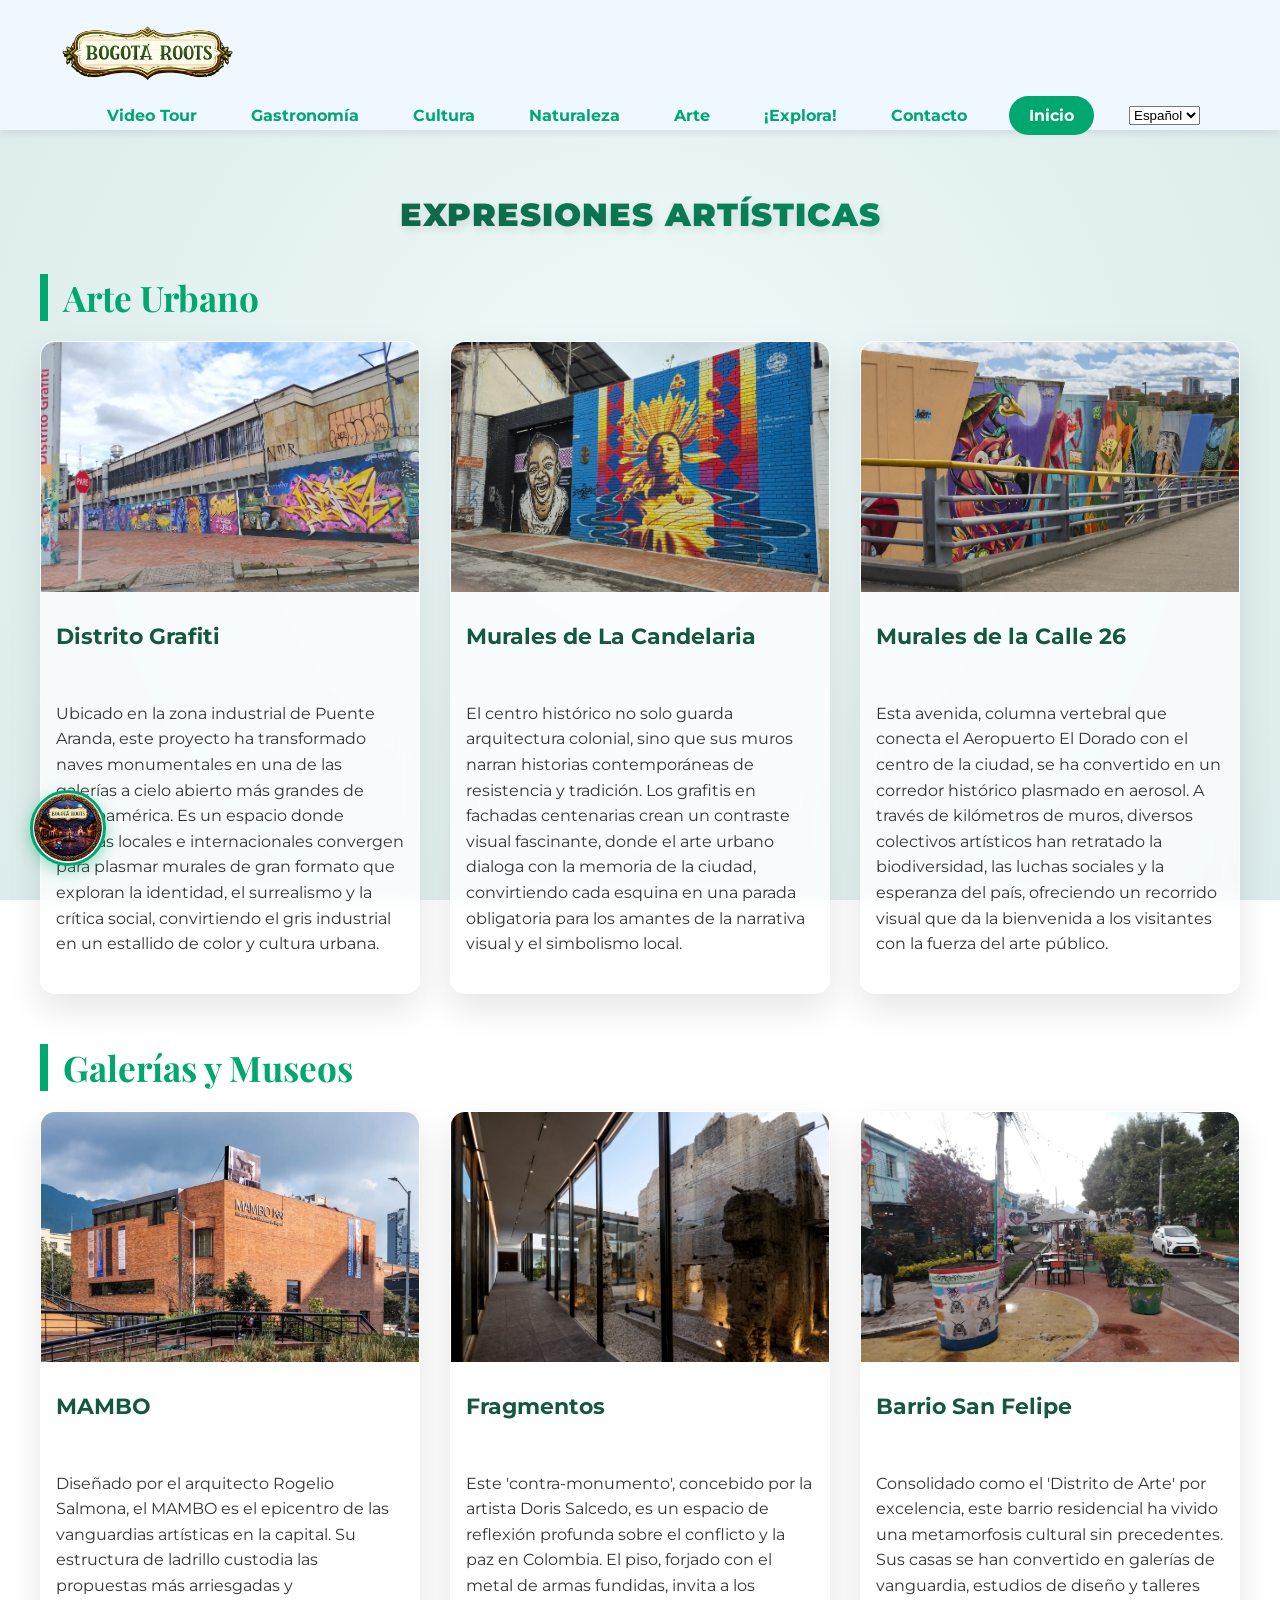
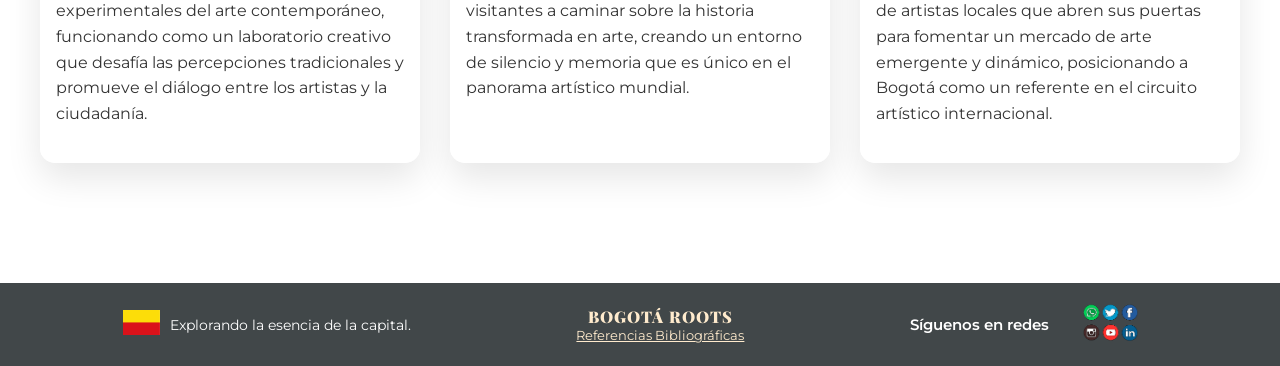
==== commit cabd74ee: "Add files via upload" ====
--- a/arte.html
+++ b/arte.html
@@ -8,21 +8,26 @@
 </head>
 <body>
     <header>
+        <div class="menu-icon" onclick="toggleMenu()" style="font-size: 35px; cursor: pointer; color: #00a76f; display: none;">&#9776;</div>
+        
         <div class="logo">
-            <img src="images/BR.png" alt="Logo" style="cursor: pointer;" onclick="abrirGaleria()">
-        </div>
-        <nav>
+            <img src="images/BR.png" alt="Logo" title="Photo Gallery" style="cursor: pointer;" onclick="abrirGaleria()">
+        </div>
+        
+        <nav id="menu-principal">
+            <div class="cerrar-menu" onclick="toggleMenu()" style="display: none;">&times;</div>
             <ul>
-                <li><a href="#" onclick="abrirVideoTour(event)" data-key="nav-inicio">Video Tour</a></li>
+                <li><a href="#" onclick="abrirVideoTour(event); toggleMenu();" data-key="nav-inicio">Video Tour</a></li>
                 <li><a href="gastronomia.html" data-key="nav-gastronomia">Gastronomía</a></li>
                 <li><a href="cultura.html" data-key="nav-cultura">Cultura</a></li>
                 <li><a href="naturaleza.html" data-key="nav-naturaleza">Naturaleza</a></li>
                 <li><a href="arte.html" data-key="nav-arte">Arte</a></li>
                 <li><a href="explora!.html" data-key="nav-explora">¡Explora!</a></li>
                 <li><a href="contacto.html" data-key="nav-contacto">Contacto</a></li>
-                <ul><li><a href="index.html" data-key="nav-home">Inicio</a></li></ul>
+                <li><a href="index.html" data-key="nav-home">Inicio</a></li>
             </ul>
         </nav>
+
         <div class="idioma">
             <select id="language-select" onchange="changeLanguage()">
                 <option value="es">Español</option>
@@ -296,6 +301,30 @@
                 changeLanguage();
             }
         };
+        // =========================================
+        // FUNCIÓN DEL MENÚ HAMBURGUESA
+        // =========================================
+        function toggleMenu() {
+            var menu = document.getElementById("menu-principal");
+            if (menu.classList.contains("activo")) {
+                menu.classList.remove("activo");
+            } else {
+                menu.classList.add("activo");
+            }
+        }
+        // =========================================
+        // EFECTO CRISTAL EN EL HEADER AL HACER SCROLL
+        // =========================================
+        window.addEventListener("scroll", function() {
+            var header = document.querySelector("header");
+            // Si el usuario baja más de 50 píxeles, se activa el efecto
+            if (window.scrollY > 50) {
+                header.classList.add("header-scrolled");
+            } else {
+                // Si regresa arriba, vuelve a ser sólido
+                header.classList.remove("header-scrolled");
+            }
+        });
     </script>
 </body>
 </html>
--- a/css/estilos.css
+++ b/css/estilos.css
@@ -26,7 +26,6 @@
     margin-bottom: 25px;
 }
 
-
 h3, .tarjeta h3, .experiencia-item h4 {
     font-family: 'Playfair Display', serif;
     font-weight: 700;
@@ -41,6 +40,9 @@
     transition: 0.3s;
 }
 
+/* ========
+   HEADER 
+   ======== */
 header {
     display: flex;
     flex-wrap: wrap;
@@ -48,13 +50,37 @@
     align-items: center;
     background-color: aliceblue;
     color: black;
-    padding: 10px 40px 0px 40px;
+    padding: 5px 80px; /* Padding pequeño para un banner delgado */
     box-shadow: 0 2px 10px rgba(0,0,0,0.1);
+    position: sticky;
+    top: 0;
+    z-index: 9995; 
+    transition: background-color 0.4s ease, backdrop-filter 0.4s ease, box-shadow 0.4s ease;
 }
 
 header .logo img {
-    max-height: 100px;
+    max-height: 90px; /* Reducción física para no ensanchar el header */
     width: auto;
+    margin: 10px 0 -4px 0;
+    transform: scale(1.6); /* Escala visual para que se vea grande */
+    transition: transform 0.3s ease, filter 0.3s ease;
+}
+
+/* ANIMACIONES DEL LOGO DEL HEADER (PC Y MÓVIL) */
+header .logo img:hover, 
+header .logo img:active {
+    transform: scale(1.8) !important; /* Animación al pasar el mouse o tocar en móvil */
+    filter: drop-shadow(0px 5px 15px rgba(0, 167, 111, 0.4)); 
+}
+
+/* =========================================
+   CLASE DINÁMICA PARA EL HEADER AL BAJAR
+   ========================================= */
+header.header-scrolled {
+    background-color: rgba(240, 248, 255, 0.75) !important; 
+    backdrop-filter: blur(12px); 
+    -webkit-backdrop-filter: blur(12px);
+    box-shadow: 0 10px 30px rgba(0, 167, 111, 0.15); 
 }
 
 header nav ul {
@@ -78,6 +104,20 @@
     color: white;
     background-color: #00a76f;
     border-bottom: none;
+}
+
+nav ul li a[href="index.html"] {
+    background-color: #00a76f;
+    color: white;
+    padding: 10px 20px;
+    border-radius: 20px;
+    text-decoration: none;
+    font-weight: bold;
+    transition: 0.3s;
+}
+
+nav ul li a[href="index.html"]:hover {
+    background-color: #007d53;
 }
 
 .slideshow-container {
@@ -194,8 +234,6 @@
     box-shadow: 0 15px 35px rgba(0, 0, 0, 0.1);
     transition: 0.4s ease;
     border: 1px solid rgba(255, 255, 255, 0.3);
-
-   
     display: flex;
     flex-direction: column;
     min-height: 620px; 
@@ -203,8 +241,7 @@
 .tarjeta p {
     margin: 15px 20px;
     flex-grow: 1; 
-    display: flex;
-    align-items: center; 
+    display: block; 
 }
 
 .tarjeta:hover {
@@ -225,6 +262,7 @@
     align-self: center; 
     margin-bottom: 30px; 
     width: fit-content;
+    margin-top: auto; 
 }
 
 .btn {
@@ -247,11 +285,12 @@
     background-color: transparent;
     color: #00a76f;
 }
+
 /* ESTILOS PARA LA TARJETA DE REFERENCIAS (MODAL) */
 .modal-referencias {
     display: none; 
     position: fixed; 
-    z-index: 3000; 
+    z-index: 10002; 
     left: 0; top: 0;
     width: 100%; height: 100%;
     background-color: rgba(0,0,0,0.8);
@@ -284,11 +323,10 @@
 .cerrar-modal:hover { color: #00a76f; }
 
 /*FOOTER*/
-
 footer {
     background-color: rgba(45, 52, 54, 0.9);
     color: #ffffff;
-    padding: 60px 0 30px 0;
+    padding: 17px 0; 
     margin-top: 50px;
 }
 
@@ -312,9 +350,9 @@
 }
 
 .footer-flag {
-    height: 20px; 
+    height: 25px;
     width: auto;
-    margin: 0;
+    transition: transform 0.3s ease, filter 0.3s ease;
 }
 
 .legend-wrapper p {
@@ -322,19 +360,35 @@
     font-size: 14px;
 }
 
-.footer-flag {
-    height: 25px;
-    width: auto;
+.footer-flag:hover {
+    transform: scale(1.2); 
+    filter: drop-shadow(0px 4px 8px rgba(255, 255, 255, 0.4)); 
+}
+.footer-center {
+    text-align: center;
+    display: flex;
+    flex-direction: column;
+    align-items: center;
 }
 
 .footer-center h1 {
-    font-size: 1.2rem; 
+    font-size: 1rem; 
     color: blanchedalmond;
     margin: 0;
 }
+.footer-center p {
+    margin: 0; 
+    line-height: 1; 
+    padding: 0;
+}
+
+.footer-center p a {
+    display: inline-block; 
+    margin-top: -2px; 
+}
 
 .footer-social-img {
-    height: 50px; 
+    height: 45px; 
     width: auto;
     transition: transform 0.3s ease, filter 0.3s ease;
     cursor: pointer;
@@ -357,8 +411,6 @@
 }
 
 /* ESTILOS PÁGINA GASTRONOMÍA */
-
-
 .seccion-detalle {
     max-width: 1200px;
     margin: 40px auto;
@@ -372,16 +424,10 @@
     margin: 5px 0 5px 0;
     text-transform: uppercase;
     letter-spacing: 1px;
-    
-   
     background: linear-gradient(to right, #15573f, #00a76f);
     -webkit-background-clip: text;
     -webkit-text-fill-color: transparent;
-    
-    
     text-shadow: 2px 4px 10px rgba(0, 0, 0, 0.1);
-    
-    
     font-family: 'Montserrat', sans-serif;
 }
 .subtitulo {
@@ -391,14 +437,12 @@
     margin: 40px 0 20px 0;
 }
 
-
 .experiencias-grid {
     display: grid;
     grid-template-columns: repeat(auto-fit, minmax(300px, 1fr));
     gap: 30px;
     margin-bottom: 50px;
 }
-
 
 .experiencia-item {
     background: rgba(255, 255, 255, 0.7); 
@@ -416,7 +460,6 @@
     transform: translateY(-10px); 
 }
 
-
 .experiencia-item img {
     width: 100%;
     height: 250px;
@@ -438,47 +481,7 @@
     font-size: 1rem;
 }
 
-
-nav ul li a[href="index.html"] {
-    background-color: #00a76f;
-    color: white;
-    padding: 10px 20px;
-    border-radius: 20px;
-    text-decoration: none;
-    font-weight: bold;
-    transition: 0.3s;
-}
-
-nav ul li a[href="index.html"]:hover {
-    background-color: #007d53;
-}
-
-.footer-flag {
-    width: 40px;
-    height: auto;
-    margin-right: 10px;
-}
-
-.footer-social-img {
-    width: 120px;
-    height: auto;
-}
-
-@media (max-width: 800px) {
-    header {
-        flex-direction: column;
-    }
-    header nav ul {
-        flex-direction: column;
-        align-items: center;
-        margin-top: 20px;
-    }
-    header nav ul li {
-        margin: 10px 0;
-    }
-}
 /*REFERENCIAS (APA 7)*/
-
 .seccion-referencias {
     background-color: rgba(255, 255, 255, 0.5); 
     backdrop-filter: blur(5px);
@@ -538,14 +541,242 @@
 .lista-referencias a:hover {
     color: #6c5ce7; 
 }
-.modal-referencias {
+
+/* ESTILOS GALERÍA MINIMALISTA Y RENDIMIENTO EXTREMO */
+.galeria-grid {
+    display: grid;
+    grid-template-columns: repeat(auto-fill, minmax(250px, 1fr));
+    gap: 15px;
+    padding: 20px;
+}
+.galeria-grid img {
+    width: 100%;
+    height: 200px;
+    object-fit: cover;
+    border-radius: 10px;
+    transition: transform 0.3s ease, box-shadow 0.3s ease;
+    content-visibility: auto;
+    contain-intrinsic-size: 200px;
+}
+.galeria-grid img:hover {
+    transform: scale(1.05);
+    box-shadow: 0 10px 20px rgba(0,0,0,0.3);
+}
+
+/* ESTILOS MODAL DE VIDEO Y GENERALES */
+.modal {
     display: none; 
     position: fixed; 
-    z-index: 3000; 
+    z-index: 10000; 
     left: 0; 
+    top: 0; 
+    width: 100%; 
+    height: 100%; 
+    background-color: rgba(0,0,0,0.9);
+    backdrop-filter: blur(5px);
+}
+.modal-content {
+    position: relative;
+    margin: 5% auto;
+    width: 80%;
+    max-width: 800px;
+    background-color: #000;
+    border-radius: 15px;
+    overflow: hidden;
+    box-shadow: 0 0 30px rgba(0, 167, 111, 0.3);
+}
+.close {
+    position: absolute;
+    top: 10px;
+    right: 20px;
+    color: white;
+    font-size: 35px;
+    font-weight: bold;
+    cursor: pointer;
+    z-index: 2100;
+}
+
+.experiencia-item {
+    cursor: pointer; 
+}
+
+/* BOTÓN FLOTANTE DEL JUEGO */
+.boton-flotante {
+    position: fixed;
+    bottom: 30px;
+    left: 30px; 
+    z-index: 9990; 
+    transition: transform 0.3s ease, filter 0.3s ease;
+}
+
+.boton-flotante img {
+    width: 70px;
+    height: 70px;
+    object-fit: cover;
+    border-radius: 50%;
+    box-shadow: 0 5px 15px rgba(0, 167, 111, 0.4);
+    border: 3px solid #00a76f;
+    background-color: white;
+    transition: transform 0.3s ease;
+}
+
+.boton-flotante:hover {
+    transform: scale(1.1) translateY(-5px);
+    filter: drop-shadow(0px 8px 20px rgba(0, 167, 111, 0.6));
+}
+
+/* MODAL PARA EL VIDEO TOUR GLOBAL */
+#globalVideoTourModal {
+    display: none; 
+    position: fixed; 
+    z-index: 10001; 
+    left: 0; 
+    top: 0; 
+    width: 100%; 
+    height: 100%; 
+    background-color: rgba(0,0,0,0.9);
+    backdrop-filter: blur(10px);
+}
+
+#globalVideoTourModal .modal-content {
+    position: relative;
+    margin: 5% auto;
+    width: 90%;
+    max-width: 1000px; 
+    background-color: #000;
+    border-radius: 15px;
+    overflow: hidden;
+    box-shadow: 0 0 40px rgba(0, 167, 111, 0.4);
+    border: 1px solid #00a76f;
+}
+
+#globalVideoTourModal .close-tour {
+    position: absolute;
+    top: 10px;
+    right: 20px;
+    color: white;
+    font-size: 40px;
+    font-weight: bold;
+    cursor: pointer;
+    z-index: 10001;
+    transition: color 0.3s ease;
+}
+
+#globalVideoTourModal .close-tour:hover {
+    color: #00a76f;
+}
+
+.video-container {
+    position: relative;
+    padding-bottom: 56.25%; 
+    height: 0;
+    overflow: hidden;
+}
+
+.video-container iframe {
+    position: absolute;
     top: 0;
-    width: 100%; 
+    left: 0;
+    width: 100%;
     height: 100%;
-    background-color: rgba(0,0,0,0.8);
-    backdrop-filter: blur(5px);
+}
+
+/* =========================================
+   RESPONSIVE MÓVIL (MENÚ LATERAL IZQUIERDO)
+   ========================================= */
+@media (max-width: 800px) {
+    header {
+        justify-content: space-between; 
+        padding: 10px 20px;
+    }
+    
+    .menu-icon {
+        display: block !important;
+        order: 1; 
+    }
+    
+    .logo {
+        order: 2; 
+        margin: 0 auto; 
+    }
+    
+    .idioma {
+        order: 3; 
+    }
+    
+    #menu-principal {
+        position: fixed;
+        top: 0;
+        left: -300px; 
+        width: 250px;
+        height: 100vh;
+        
+        background-color: rgba(240, 248, 255, 0.70); 
+        backdrop-filter: blur(8px); 
+        -webkit-backdrop-filter: blur(8px); 
+        
+        box-shadow: 5px 0 20px rgba(0,0,0,0.2); 
+        transition: left 0.4s ease; 
+        z-index: 10005;
+        display: block; 
+        padding-top: 70px;
+    }
+    
+    #menu-principal.activo {
+        left: 0; 
+    }
+    
+    .cerrar-menu {
+        display: block !important;
+        position: absolute;
+        top: 15px;
+        right: 20px;
+        font-size: 40px;
+        color: #00a76f;
+        cursor: pointer;
+        font-weight: bold;
+    }
+    
+    header nav ul {
+        flex-direction: column;
+        align-items: flex-start;
+        padding-left: 20px;
+    }
+    
+    header nav ul li {
+        margin: 15px 0;
+        width: 100%;
+        text-align: left;
+    }
+
+    /* FOOTER APILADO EN MÓVIL */
+    .footer-container {
+        flex-direction: column;
+        text-align: center;
+        gap: 12px; 
+    }
+    
+    .footer-left, .footer-center, .footer-right {
+        width: 100%;
+        justify-content: center;
+    }
+    
+    .legend-wrapper {
+        justify-content: center; 
+    }
+    
+    .social-wrapper {
+        justify-content: center; 
+        flex-direction: column; 
+        gap: 5px; 
+    }
+
+    .footer-center {
+        margin-bottom: 0px; 
+    }
+
+    footer {
+        padding-top: 25px; 
+        padding-bottom: 30px; 
+    }
 }
